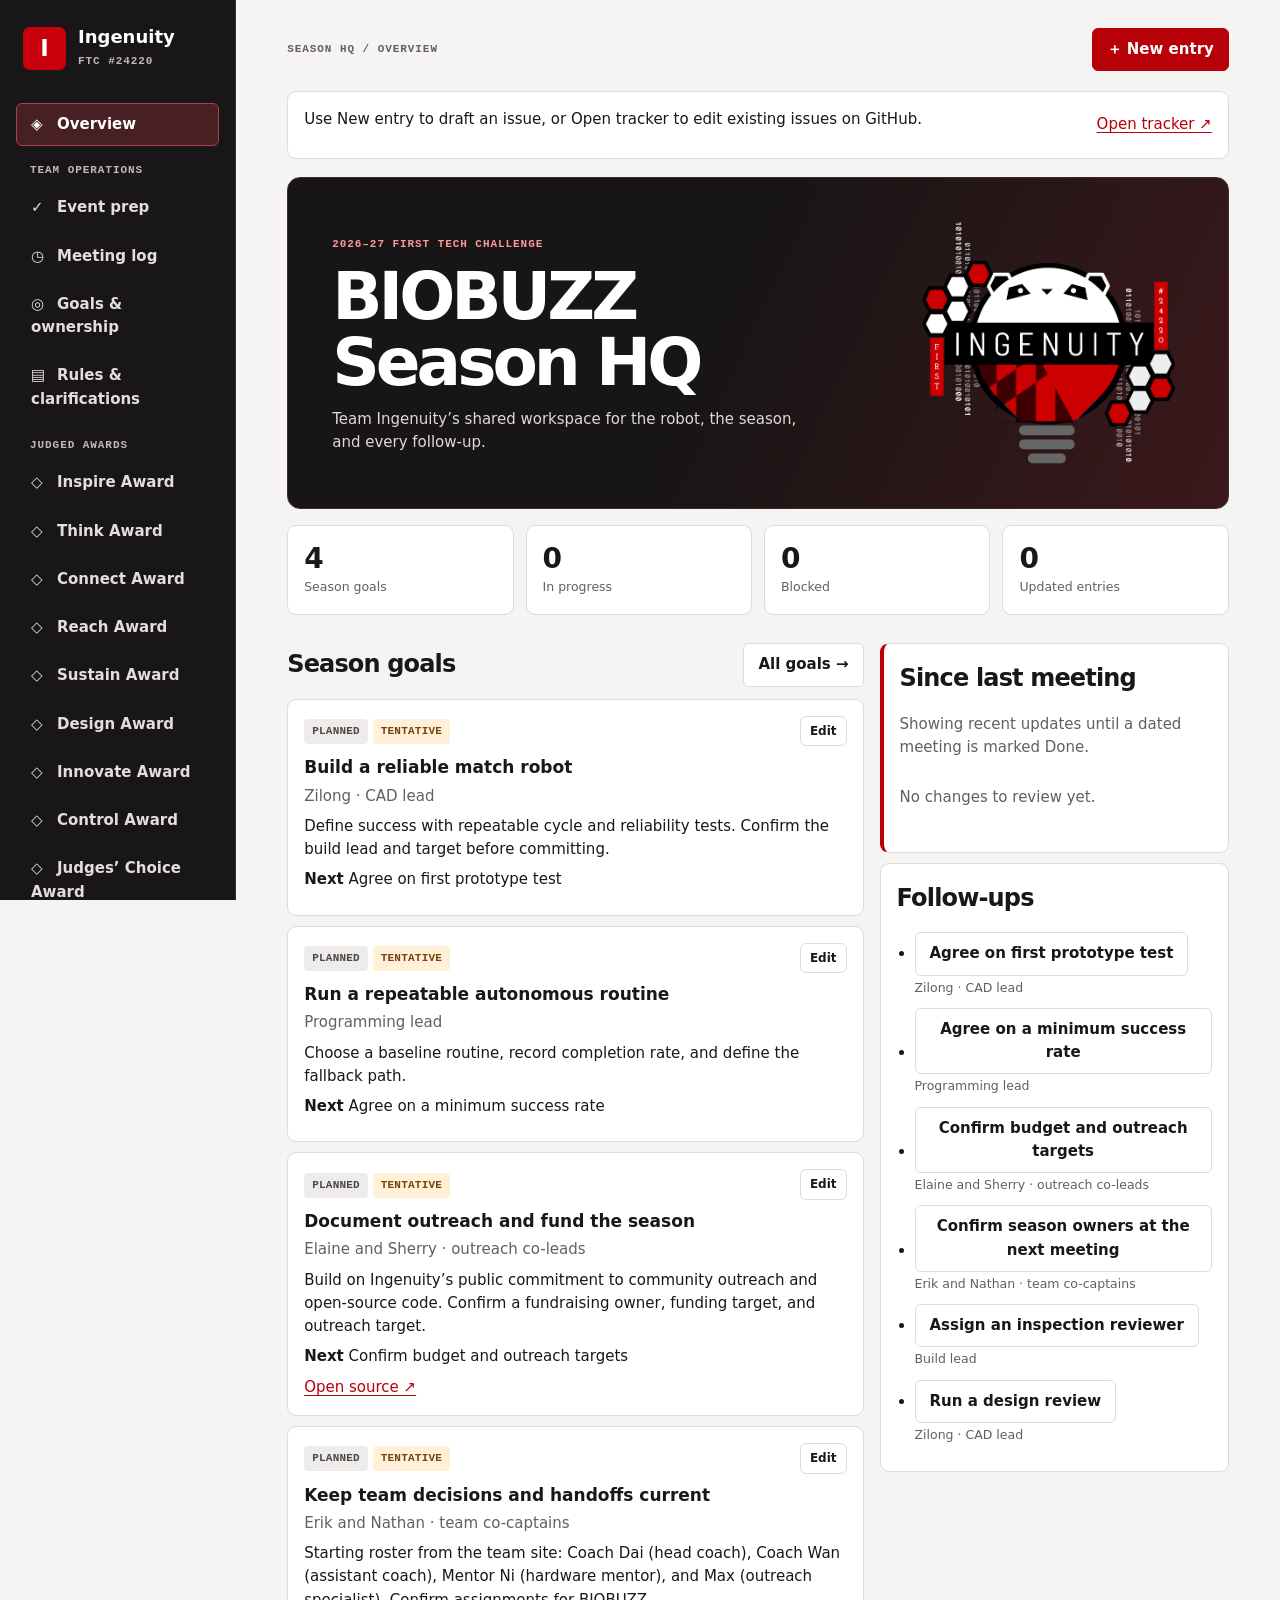
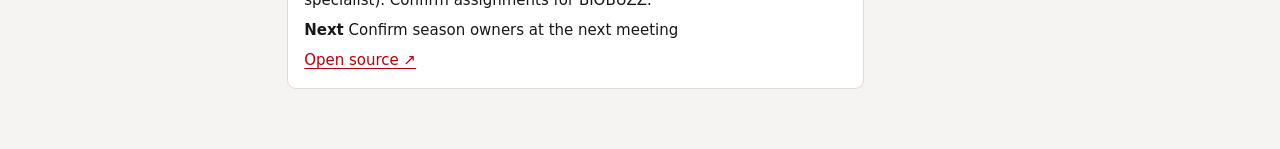
==== season-hq/index.html @ 21b9901b "Remove manual refresh button from Season HQ" ====
<!doctype html>
<html lang="en">
<meta charset="utf-8"><meta name="viewport" content="width=device-width,initial-scale=1">
<meta http-equiv="Content-Security-Policy" content="default-src 'none'; script-src 'self' 'sha256-H6GfiTO7sd+wAkkSrplfQHNMlIMY634XMR5p9fGrtk0='; style-src 'unsafe-inline'; img-src data:; connect-src https://api.github.com; base-uri 'none'; form-action 'none'">
<title>Season HQ · Team Ingenuity</title>
<style>
:root {
  color-scheme: light;
  --bg: #f5f4f3;
  --panel: #fff;
  --edge: #dedbd8;
  --ink: #191717;
  --muted: #665e5c;
  --red: #b80009;
  --tint: #fcebec;
}
* { box-sizing: border-box; }
body { margin: 0; background: var(--bg); color: var(--ink); font: 15px/1.55 system-ui, sans-serif; }
button, input, select, textarea { font: inherit; }
button, a, input, textarea, select { outline-offset: 4px; }
:focus-visible { outline: 3px solid #ce4147; }
button {
  cursor: pointer; color: inherit; background: var(--panel); border: 1px solid var(--edge);
  padding: 9px 14px; border-radius: 6px; font-weight: 650;
}
button:hover { border-color: var(--red); }
a { color: var(--red); text-underline-offset: 3px; }
.shell { display: grid; grid-template-columns: 236px minmax(0,1fr); min-height: 100vh; }
aside {
  background: #181616; color: white; padding: 26px 16px; position: sticky;
  top: 0; height: 100vh; overflow-y: auto; border-right: 1px solid #352d2d;
}
.brand { display: flex; align-items: center; gap: 12px; margin: 0 7px 32px; }
.brand strong { display: block; line-height: 1.2; font-size: 18px; }
.mark {
  display: grid; place-items: center; width: 43px; height: 43px; border-radius: 7px;
  background: #c7000b; color: white; font: 850 23px/1 system-ui, sans-serif;
}
.mono, .label, .badge {
  font: 750 11px/1.4 ui-monospace, monospace; letter-spacing: .085em; text-transform: uppercase;
}
.muted, .mono { color: var(--muted); }
aside .mono { color: #c4b9b9; }
nav { display: grid; gap: 5px; }
nav button { text-align: left; background: none; border-color: transparent; color: #e5dddd; }
nav button[aria-current=page] { color: white; background: #482023; border-color: #a74347; }
nav span { display: inline-block; width: 26px; }
.sidefoot { margin: 22px 7px 0; }
main { width: 100%; max-width: 1320px; margin-inline: auto; padding: 28px clamp(18px,4vw,52px) 60px; }
.top, .row, .tools, .heading { display: flex; align-items: center; justify-content: space-between; gap: 12px; flex-wrap: wrap; }
.top { margin-bottom: 20px; }
.primary { background: var(--red); color: white; border-color: var(--red); }
.primary:hover { background: #960007; }
.hero {
  border: 1px solid #3d2b2b; border-radius: 13px; overflow: hidden; position: relative;
  padding: clamp(22px,4vw,44px); color: white;
  background: linear-gradient(115deg,#171515 44%,#3c181b 100%);
}
.hero-home { display: grid; grid-template-columns: minmax(0,1fr) minmax(125px,270px); align-items: center; gap: 22px; }
.hero-copy { max-width: 570px; }
.hero-logo { display: block; width: 100%; max-height: 242px; object-fit: contain; }
.hero p { margin: 12px 0 0; color: #e1d8d8; max-width: 52ch; }
.label { color: #ff969a; }
h1 { font-size: clamp(34px,5.3vw,66px); letter-spacing: -.06em; line-height: 1; margin: 10px 0; }
h2 { letter-spacing: -.035em; margin: 0; font-size: 24px; }
h3 { margin: 8px 0 4px; font-size: 17px; }
.stats { display: grid; grid-template-columns: repeat(4,1fr); gap: 12px; margin: 16px 0 28px; }
.tile, .card, .panel { background: var(--panel); border: 1px solid var(--edge); border-radius: 9px; padding: 16px; }
.tile strong { display: block; font-size: 28px; line-height: 1.2; }
.tile small { color: var(--muted); }
.cols { display: grid; grid-template-columns: minmax(0,1.65fr) minmax(250px,1fr); gap: 16px; }
.heading { margin-bottom: 12px; }
.list { display: grid; gap: 10px; }
.card p { margin: 7px 0; white-space: pre-wrap; overflow-wrap: anywhere; }
.card button { font-size: 12px; padding: 5px 9px; }
.badge { display: inline-block; border-radius: 4px; padding: 5px 8px; background: #eeecea; color: #4f4643; letter-spacing: .02em; }
.badge.tentative { color: #734412; background: #fff0d7; }
.badge.done { color: #245b3f; background: #e2f1e8; }
.badge.blocked { color: #9c1018; background: var(--tint); }
.panel ul { padding-left: 18px; margin-bottom: 0; }
.panel li { margin-bottom: 9px; }
.toolbar { display: flex; gap: 10px; flex-wrap: wrap; margin: 18px 0; }
.toolbar input { flex: 1; min-width: 175px; }
input, select, textarea { color: var(--ink); background: var(--panel); border: 1px solid #bdb5b2; border-radius: 6px; padding: 9px 11px; max-width: 100%; }
textarea { min-height: 150px; resize: vertical; }
dialog { width: min(650px,calc(100% - 24px)); max-height: 90vh; background: var(--panel); color: var(--ink); border: 1px solid var(--edge); border-radius: 12px; padding: 22px; }
dialog::backdrop { background: #171515a8; }
form, label { display: grid; gap: 10px; }
label { gap: 5px; }
label.check { display: flex; align-items: center; }
#award-fields { margin: 0; padding: 8px 12px; border: 1px solid var(--edge); border-radius: 6px; }
#award-options { display: flex; flex-wrap: wrap; gap: 6px 14px; }
#award-options input { accent-color: var(--red); }
.award-badge { background: var(--tint); color: #8d1520; }
nav .nav-heading { padding: 12px 14px 3px; }
@media (max-width: 800px) { nav .nav-heading { display: none; } }
form .pair { display: grid; grid-template-columns: minmax(0,1fr) minmax(0,1fr); gap: 10px; }
#notice, #form-error { color: #8d1520; margin: 0 0 10px; }
#notice:empty, #form-error:empty { display: none; }
.connection { margin-bottom: 18px; }
.connection p { margin: 0 0 10px; }
.connection[hidden] { display: none; }
.fresh { border-left: 4px solid var(--red); }
.empty { color: var(--muted); padding: 12px 0; }
.checkline { display: flex; align-items: center; gap: 6px; }
.checkline input { accent-color: var(--red); }
@media (max-width: 800px) {
  .shell { display: block; }
  aside { position: static; height: auto; padding: 12px; border-right: 0; }
  .brand { margin: 0 0 8px; }
  nav { display: flex; overflow: auto; }
  nav button { white-space: nowrap; }
  nav span, .sidefoot { display: none; }
  .cols { grid-template-columns: 1fr; }
}
@media (max-width: 500px) {
  .stats { grid-template-columns: 1fr 1fr; }
  .hero-home { grid-template-columns: minmax(0,1fr); }
  .hero-logo { max-height: 145px; width: auto; max-width: 100%; justify-self: start; }
}
.sidebar-connection {
  display: block; margin: 18px 7px 0; padding: 5px 7px;
  background: transparent; color: #c4b9b9; border-color: transparent; font-size: 12px;
}
.sidebar-connection:hover { color: white; border-color: #a74347; }
@media (max-width: 800px) { .sidebar-connection { margin: 7px 0 0; } }
</style>
<div class="shell">
<aside>
<div class="brand"><div class="mark" aria-hidden="true">I</div><div><strong>Ingenuity</strong><small class="mono">FTC #24220</small></div></div>
<nav aria-label="Season sections" id="nav"></nav>
<button class="sidebar-connection" id="session-action" type="button">Connect GitHub (token)</button>
<div class="sidefoot mono">2026–27 / BIOBUZZ<br>TEAM WORKSPACE</div>
</aside>
<main>
<div class="top"><div class="mono">Season HQ <span aria-hidden="true">/</span> <span id="crumb">Overview</span></div><div class="tools"><button class="primary" id="add">＋ New entry</button></div></div>
<p id="notice" role="status"></p>
<section class="panel connection" aria-label="Private GitHub tracker">
  <div class="row"><p id="session-status" role="status">Use New entry to draft an issue, or Open tracker to edit existing issues on GitHub.</p><div class="tools">
    <a href="https://github.com/jhwangt/ingenuity-season-data/issues">Open tracker ↗</a>
  </div></div>
</section>
<div id="view"></div>
</main></div>
<dialog id="session-dialog" aria-labelledby="session-title">
  <form id="session-form">
    <div class="row"><h2 id="session-title">Connect to private issues</h2><button type="button" id="close-session" aria-label="Close GitHub connection form">×</button></div>
    <p class="muted">Use your own fine-grained GitHub token for ingenuity-season-data with Issues read and write. By default, it stays in memory until you reload. On a trusted device, you can remember it in this tab to load GitHub issues automatically.</p>
    <label>GitHub token<input name="token" type="password" autocomplete="off" spellcheck="false" required></label>
    <label class="check"><input name="remember" type="checkbox"> Remember in this tab</label>
    <p id="connect-error" role="alert"></p>
    <button class="primary" type="submit">Connect GitHub</button>
  </form>
</dialog>
<dialog id="editor" aria-labelledby="editor-title"><form id="form">
<div class="row"><h2 id="editor-title">New entry</h2><button type="button" id="close" aria-label="Close editor">✕</button></div>
<div class="pair"><label>Section<select name="category" id="category"></select></label><label>Status<select name="status" id="status"></select></label></div>
<fieldset id="award-fields"><legend>Award tags</legend><div id="award-options"></div></fieldset>
<label>Title<input name="title" required maxlength="140"></label>
<div class="pair"><label>Owner or role<input name="owner" maxlength="100" placeholder="Unassigned"></label><label>Due date / meeting date<input name="due" type="date"></label></div>
<label id="notes-label">Notes<textarea name="notes" maxlength="8000"></textarea></label>
<label>Next action<input name="next" maxlength="500"></label>
<label>Source, evidence or issue link<input name="source" type="url" maxlength="500" placeholder="https://…"></label>
<label>Updated by<input name="by" maxlength="100" placeholder="Name or initials"></label>
<label class="check"><input name="tentative" type="checkbox"> Tentative · confirm with the team</label>
<p id="draft-help" class="muted" hidden>Review your draft in the new GitHub window, then click Create to save it. Draft fields are passed in the link. Enter confidential details directly in GitHub.</p>
<p id="form-error" role="alert"></p><div class="row"><button type="button" id="cancel">Cancel</button><button class="primary" type="submit" id="save">Save entry</button></div>
</form></dialog>
<script src="github-records.js?v=3"></script>
<script>
const awardNames = ['Inspire','Think','Connect','Reach','Sustain','Design','Innovate','Control','Judges’ Choice'];
const sections = ['Overview','Events','Meetings','Goals','Rules',...awardNames];
const recordCategories = ['Awards','Goals','Rules','Events','Meetings'];
const awardGuide = {
  Inspire: 'Bring together the strongest robot, team, and portfolio evidence. Track gaps across the award areas.',
  Think: 'Capture engineering decisions, iterations, and the evidence that explains what the team learned.',
  Connect: 'Track student skill-development goals and relationships with STEM professionals.',
  Reach: 'Record outreach activities, who participated, and what impact the work had.',
  Sustain: 'Track fundraising, financial planning, role transitions, and team continuity.',
  Design: 'Collect CAD, subsystem integration, and the trade-offs behind robot design choices.',
  Innovate: 'Document novel mechanisms, prototypes, test results, and what makes the solution distinctive.',
  Control: 'Track autonomous routines, sensors, software, and Pedro Pathing tuning evidence.',
  'Judges’ Choice': 'Capture distinctive team efforts. FIRST lists this award as optional.'
};
const awardManual = 'https://ftc-resources.firstinspires.org/ftc/archive/2027/game/manual-06';
const legacySections = {Robot:'Design',Autonomous:'Control',Outreach:'Reach'};
function awardsFor(record) {
  if (Array.isArray(record.awards)) return record.awards;
  if (record.category === 'Autonomous') return ['Control'];
  if (record.category === 'Robot') return record.id === 'starter-7' ? ['Design','Innovate'] : ['Design'];
  if (record.category === 'Outreach') return /fundrais|sponsor|budget/i.test(record.title) ? ['Sustain'] : ['Reach'];
  return [];
}
const statusList = ['Planned','In progress','Blocked','Done'];
const names = {Awards:'Award evidence',Overview:'Overview',Goals:'Goals & ownership',Rules:'Rules & clarifications',Robot:'Robot build',Autonomous:'Autonomous lab',Outreach:'Outreach & fundraising',Events:'Event prep',Meetings:'Meeting log'};
for (const award of awardNames) names[award] = award + ' Award';
const descriptions = {Goals:'Set season outcomes, assign leads, and confirm what success looks like.',Rules:'Search rule IDs, topics, sources, and team interpretations. Check FIRST for the latest official ruling.',Robot:'Track CAD, prototypes, fabrication, and tests. Add evidence and the next build decision.',Autonomous:'Record tuning experiments and Pedro Pathing issues, including what changed and what the robot did.',Outreach:'Track outreach activities, sponsor conversations, and fundraising follow-ups.',Events:'Check off inspection, pit, judging, and drive-team tasks. Add an event name to task titles when reusing the checklist.',Meetings:'Record decisions, mark completed meetings, and assign follow-ups as entries with owners and due dates.'};
const manual = 'https://ftc-resources.firstinspires.org/ftc/game';
const seeds = [
['Goals','Build a reliable match robot','Zilong · CAD lead','Define success with repeatable cycle and reliability tests. Confirm the build lead and target before committing.','Agree on first prototype test'],
['Goals','Run a repeatable autonomous routine','Programming lead','Choose a baseline routine, record completion rate, and define the fallback path.','Agree on a minimum success rate'],
['Goals','Document outreach and fund the season','Elaine and Sherry · outreach co-leads','Build on Ingenuity’s public commitment to community outreach and open-source code. Confirm a fundraising owner, funding target, and outreach target.','Confirm budget and outreach targets','https://ingenuity.team/'],
['Goals','Keep team decisions and handoffs current','Erik and Nathan · team co-captains','Starting roster from the team site: Coach Dai (head coach), Coach Wan (assistant coach), Mentor Ni (hardware mentor), and Max (outreach specialist). Confirm assignments for BIOBUZZ.','Confirm season owners at the next meeting','https://ingenuity.team/'],
['Rules','BIOBUZZ competition manual and Team Updates','','Official FIRST resource index for the current manual, revisions, and game materials. Record a rule ID and revision when saving a team interpretation.','',manual,false],
['Rules','Official FTC Team Q&A','','Use the official forum to check clarifications. Add the question ID and a link when a ruling affects the robot or strategy.','','https://ftc-qa.firstinspires.org/',false],
['Rules','Review robot inspection and starting configuration','Build lead','Open review. Record the relevant rule ID, manual revision, and the implication for CAD.','Assign an inspection reviewer',manual],
['Robot','Select a mechanism to prototype','Zilong · CAD lead','Capture the design goal, CAD link, tradeoffs, build stage, and prototype test criteria.','Run a design review'],
['Robot','Review drivetrain and wiring layout','Electrical lead','Check service access, routing, strain relief, and component mounting.','Add annotated CAD or a wiring photo'],
['Autonomous','Pedro Pathing · localization baseline','Programming lead','Investigation template. Record library version, localizer, test conditions, commanded motion, measured pose error, and repeat count.','Run straight, lateral, and turn checks','https://pedropathing.com/docs/pathing/tuning'],
['Autonomous','Pedro Pathing · path completion issue log','Programming lead','Possible checks for a future issue: initial pose, endpoint error, timeout, and follower state. Record symptoms, reproduction steps, expected behavior, and actual telemetry.','Capture a repeatable test before changing gains','https://pedropathing.com/docs/pathing/faq'],
['Outreach','Plan a community demo','Elaine and Sherry · outreach co-leads','Confirm partner, date, audience, materials, volunteer coverage, and impact metrics.','Identify a host'],
['Outreach','Build a sponsor follow-up list','Fundraising lead','Record sponsor, ask, pledged and received amounts, and the next contact date in separate entries.','Draft a sponsor packet'],
['Events','Confirm registration, travel and arrival','Coach / logistics lead','Confirm venue, schedule, roster, transport, and consent forms with the event organizer.',''],
['Events','Run mock inspection','Build lead','Check the current official inspection materials and resolve open issues.','',manual],
['Events','Pack pit kit and spares','Pit lead','Charge batteries. Pack chargers, tools, fasteners, laptop, cables, and backups.',''],
['Events','Rehearse judging and drive-team roles','Drive coach','Practice portfolio handoff, pit interview, match setup, and fallback auto selection.','']
].map(([category,title,owner,notes,next,source='',tentative=true], i)=>({id:'starter-'+i,category,title,owner,notes,next,source,tentative,status:'Planned',due:'',by:'',revision:0}));
const $ = selector => document.querySelector(selector);
const esc = value => String(value ?? '').replace(/[&<>"']/g,char=>({'&':'&amp;','<':'&lt;','>':'&gt;','"':'&quot;',"'":'&#39;'}[char]));
const editor = $('#editor'), form = $('#form');
const template = 'Attendance\n\nUpdates since last meeting\n\nDecisions\n\nBlockers\n\nFollow-ups (owner and due date)\n\nNext meeting';
let records = seeds, section = 'Overview', query='', filter='', editing, online=false, saving=false;
const symbols = {Overview:'◈',Goals:'◎',Rules:'▤',Events:'✓',Meetings:'◷'};
$('#nav').innerHTML = sections.map(s =>
  (s==='Inspire'?'<div class="nav-heading mono">Judged awards</div>':s==='Events'?'<div class="nav-heading mono">Team operations</div>':'')+
  '<button data-section="'+s+'"><span aria-hidden="true">'+(symbols[s]||'◇')+'</span>'+names[s]+'</button>'
).join('');
$('#category').innerHTML = recordCategories.map(s=>'<option value="'+s+'">'+(names[s]||s)+'</option>').join('');
$('#award-options').innerHTML = awardNames.map(award=>'<label class="check"><input name="awards" type="checkbox" value="'+award+'"> '+award+'</label>').join('');
$('#status').innerHTML = statusList.map(s=>'<option>'+s+'</option>').join('');
function date(value){ return value ? new Date(value.length===10?value+'T12:00:00':value).toLocaleDateString(undefined,{month:'short',day:'numeric',year:'numeric'}) : ''; }
function card(r){
  const source = /^https?:\/\//i.test(r.source) ? '<a target="_blank" rel="noopener noreferrer" href="'+esc(r.source)+'">Open source ↗</a>' : '';
  const check = r.category==='Events' ? '<label class="checkline"><input type="checkbox" data-check="'+r.id+'" '+(r.status==='Done'?'checked':'')+' aria-label="Complete '+esc(r.title)+'"> Complete</label>' : '';
  return '<article class="card"><div class="row"><div><span class="badge '+(r.status==='Done'?'done':r.status==='Blocked'?'blocked':'')+'">'+esc(r.status)+'</span> '+(r.tentative?'<span class="badge tentative">Tentative</span>':'')+awardsFor(r).map(award=>' <span class="badge award-badge">'+esc(award)+'</span>').join('')+'</div><button data-edit="'+r.id+'" aria-label="Edit '+esc(r.title)+'">Edit</button></div><h3>'+esc(r.title)+'</h3><div class="muted">'+esc(r.owner||'Unassigned')+(r.due?' · '+(r.category==='Meetings'?'Met ':'Due ')+esc(date(r.due)):'')+'</div><p>'+esc(r.notes)+'</p>'+(r.next?'<p><strong>Next</strong> '+esc(r.next)+'</p>':'')+'<div class="row">'+source+check+(r.issueNumber?'<a href="https://github.com/jhwangt/ingenuity-season-data/issues/'+r.issueNumber+'">GitHub #'+r.issueNumber+' ↗</a>':'')+(r.updated?'<small class="muted">Updated '+esc(date(r.updated))+(r.by?' · '+esc(r.by):'')+'</small>':'')+'</div></article>';
}
function list(items){return items.length?items.map(card).join(''):'<p class="empty">No entries match this view.</p>';}
function overview(){
  const goals = records.filter(r=>r.category==='Goals');
  const recent = records.filter(r=>r.updated).sort((a,b)=>b.updated.localeCompare(a.updated));
  const meetings = records.filter(r=>r.category==='Meetings' && r.status==='Done' && r.due).sort((a,b)=>b.due.localeCompare(a.due));
  const last = meetings[0];
  const after = recent.filter(r=>r.category!=='Meetings' && (!last || r.updated.slice(0,10)>=last.due));
  const tasks = records.filter(r=>r.next && r.status!=='Done').sort((a,b)=>(a.due||'9999').localeCompare(b.due||'9999'));
  const tile = (number,label)=>'<div class="tile"><strong>'+number+'</strong><small>'+label+'</small></div>';
  return '<section class="hero hero-home"><div class="hero-copy"><span class="label">2026–27 FIRST Tech Challenge</span><h1>BIOBUZZ<br>Season HQ</h1><p>Team Ingenuity’s shared workspace for the robot, the season, and every follow-up.</p></div><img class="hero-logo" src="[data-uri]" width="577" height="552" alt="Team Ingenuity logo"></section><div class="stats">'+tile(goals.length,'Season goals')+tile(records.filter(r=>r.status==='In progress').length,'In progress')+tile(records.filter(r=>r.status==='Blocked').length,'Blocked')+tile(after.length,last?'Updated since meeting':'Updated entries')+'</div><div class="cols"><section><div class="heading"><h2>Season goals</h2><button data-section="Goals">All goals →</button></div><div class="list">'+list(goals.slice(0,4))+'</div></section><section class="list" style="align-content:start"><div class="panel fresh"><h2>Since last meeting</h2><p class="muted">'+(last?'Showing updates from '+esc(date(last.due))+' onward.':'Showing recent updates until a dated meeting is marked Done.')+'</p>'+(after.length?'<ul>'+after.slice(0,8).map(r=>'<li><button data-edit="'+r.id+'">'+esc(r.title)+'</button><br><small class="muted">'+esc(r.status)+' · '+esc(date(r.updated))+'</small></li>').join('')+'</ul>':'<p class="empty">No changes to review yet.</p>')+'</div><div class="panel"><h2>Follow-ups</h2><ul>'+tasks.slice(0,6).map(r=>'<li><button data-edit="'+r.id+'">'+esc(r.next)+'</button><br><small class="muted">'+esc(r.owner||'Unassigned')+(r.due?' · '+esc(date(r.due)):'')+'</small></li>').join('')+'</ul></div></section></div>';
}
function filtered(){
  const terms=query.toLowerCase().trim().split(/\s+/);
  const matches=records.filter(r=>(awardNames.includes(section) ? awardsFor(r).includes(section) : r.category===section) && (!filter||r.status===filter) && terms.every(term=>[r.title,r.notes,r.owner,r.source,r.next].join(' ').toLowerCase().includes(term)));
  if(section==='Meetings') matches.sort((a,b)=>(b.due||'').localeCompare(a.due||''));
  $('#items').innerHTML=list(matches);
}
function render(){
  $('#crumb').textContent=names[section];
  $('#nav').querySelectorAll('button').forEach(b=>b.dataset.section===section?b.setAttribute('aria-current','page'):b.removeAttribute('aria-current'));
  if(section==='Overview'){$('#view').innerHTML=overview();return;}
  $('#view').innerHTML='<section class="hero"><div><span class="label">Team Ingenuity / Season HQ</span><h1>'+names[section]+'</h1><p>'+(awardGuide[section]||descriptions[section])+'</p>'+(awardGuide[section]?'<p><a style="color:#ffb8bb" href="'+awardManual+'" target="_blank" rel="noopener">FIRST award criteria ↗</a></p>':'')+'</div></section><div class="toolbar"><input id="query" type="search" aria-label="Search this section" placeholder="'+(section==='Rules'?'Search rule ID, topic, or clarification…':'Search this section…')+'"><select id="filter" aria-label="Filter by status"><option value="">All statuses</option>'+statusList.map(s=>'<option>'+s+'</option>').join('')+'</select>'+(section==='Meetings'?'<button id="template">＋ Use meeting template</button>':'')+'</div><div class="list" id="items"></div>';
  $('#query').value=query; $('#filter').value=filter;
  $('#query').oninput=e=>{query=e.target.value;filtered();};
  $('#filter').onchange=e=>{filter=e.target.value;filtered();};
  if($('#template')) $('#template').onclick=()=>openEditor(null,'Meetings',true);
  filtered();
}
function navigate(target){
  target=legacySections[target]||target;
  section=sections.includes(target)?target:'Overview'; query=''; filter=''; render();
}
function openEditor(record, category, useTemplate=false){
  if (!token && record?.issueNumber) {
    window.location.assign('https://github.com/jhwangt/ingenuity-season-data/issues/'+record.issueNumber);
    return;
  }
  editing=record;
  $('#draft-help').hidden=Boolean(token);
  $('#save').textContent=token?'Save entry':'Continue to GitHub ↗';
  form.reset();
  const selectedAward=awardNames.includes(category)?category:null;
  form.elements.category.value=(record && (legacySections[record.category]?'Awards':record.category))||(selectedAward?'Awards':category);
  const selectedTags=record?awardsFor(record):selectedAward?[selectedAward]:[];
  for (const checkbox of form.querySelectorAll('[name="awards"]')) checkbox.checked=selectedTags.includes(checkbox.value);
  form.elements.status.value=record?.status||'Planned';
  for(const key of ['title','owner','due','notes','next','source','by']) form.elements[key].value=record?.[key]||'';
  form.elements.tentative.checked=record?.tentative??false;
  if(useTemplate){form.elements.title.value='Team meeting';form.elements.notes.value=template; const now=new Date();now.setMinutes(now.getMinutes()-now.getTimezoneOffset());form.elements.due.value=now.toISOString().slice(0,10);}
  $('#editor-title').textContent=record?'Edit entry':'New entry';
  $('#form-error').textContent='';
  editor.showModal();
}
async function refresh(){
  if (refreshing || activeWrites) return;
  refreshing=true;
  try {
    const remote=await loadRecords();
    const map=new Map(seeds.map(r=>[r.id,r]));
    for(const r of remote) map.set(r.id,r);
    records=[...map.values()];online=true;$('#notice').textContent='';render();
  }catch(e){online=false;$('#notice').textContent=e.message;}
  finally{refreshing=false;}
}
async function save(record){
  if(!online) throw Error('Connect GitHub before saving an entry.');
  const data=await saveRecord(record);
  records=[...records.filter(r=>r.id!==data.id&&r.id!==record.id),data];render();
  return data;
}
form.onsubmit=async event=>{
  event.preventDefault(); if(saving)return;
  saving=true; $('#save').disabled=true; $('#form-error').textContent='';
  try{
    const fields=new FormData(form);
    const values=Object.fromEntries(fields);
    values.awards=fields.getAll('awards');
    values.tentative=form.elements.tentative.checked;
    if (values.category==='Awards' && !values.awards.length) throw Error('Select at least one award tag for this entry.');
    if(values.category==='Meetings'&&values.status==='Done'&&!values.due)throw Error('Set the meeting date before marking it Done.');
    const record={...values,id:editing?.id||crypto.randomUUID(),revision:editing?.revision||0};
    if (!token) {
      const draft=makeGitHubDraft(record);
      window.open(draft,'_blank','popup,noopener,noreferrer,width=980,height=820');
      editor.close();
      $('#notice').textContent='Review and create your draft in the GitHub window.';
      const retry=document.createElement('a');
      retry.href=draft;
      retry.target='_blank';
      retry.rel='noopener noreferrer';
      retry.textContent=' Open draft again ↗';
      $('#notice').append(retry);
      return;
    }
    const saved=await save(record);
    editor.close();$('#notice').textContent=saved.closeFailed?'Issue created in GitHub but still open. Edit it to mark it Done.':'Entry saved to the private GitHub tracker.';
  }catch(e){$('#form-error').textContent=e.message;}
  finally{saving=false;$('#save').disabled=false;}
};
$('#add').onclick=()=>openEditor(null,section==='Overview'?'Goals':section);
$('#close').onclick=$('#cancel').onclick=()=>{if(!saving)editor.close();};
editor.addEventListener('cancel',event=>{if(saving)event.preventDefault();});
document.addEventListener('click',event=>{
  const btn=event.target.closest('button');
  if(btn?.dataset.section){location.hash=encodeURIComponent(btn.dataset.section);navigate(btn.dataset.section);}
  if(btn?.dataset.edit){const record=records.find(r=>r.id===btn.dataset.edit);if(record)openEditor(record);}
});
document.addEventListener('change',async event=>{
  const control=event.target;
  if(!control.dataset.check)return;
  if(!token){control.checked=!control.checked;openSession();return;}
  const record=records.find(r=>r.id===control.dataset.check);
  control.disabled=true;
  try{await save({...record,category:'Events',status:control.checked?'Done':'Planned'});$('#notice').textContent='Checklist updated.';}
  catch(e){control.checked=!control.checked;$('#notice').textContent=e.message;}
  finally{control.disabled=false;}
});
function sectionFromHash() {
  try { return decodeURIComponent(location.hash.slice(1)); }
  catch { return 'Overview'; }
}
window.addEventListener('hashchange',()=>navigate(sectionFromHash()));
navigate(sectionFromHash());
initializeGitHubSession();
</script>
</html>
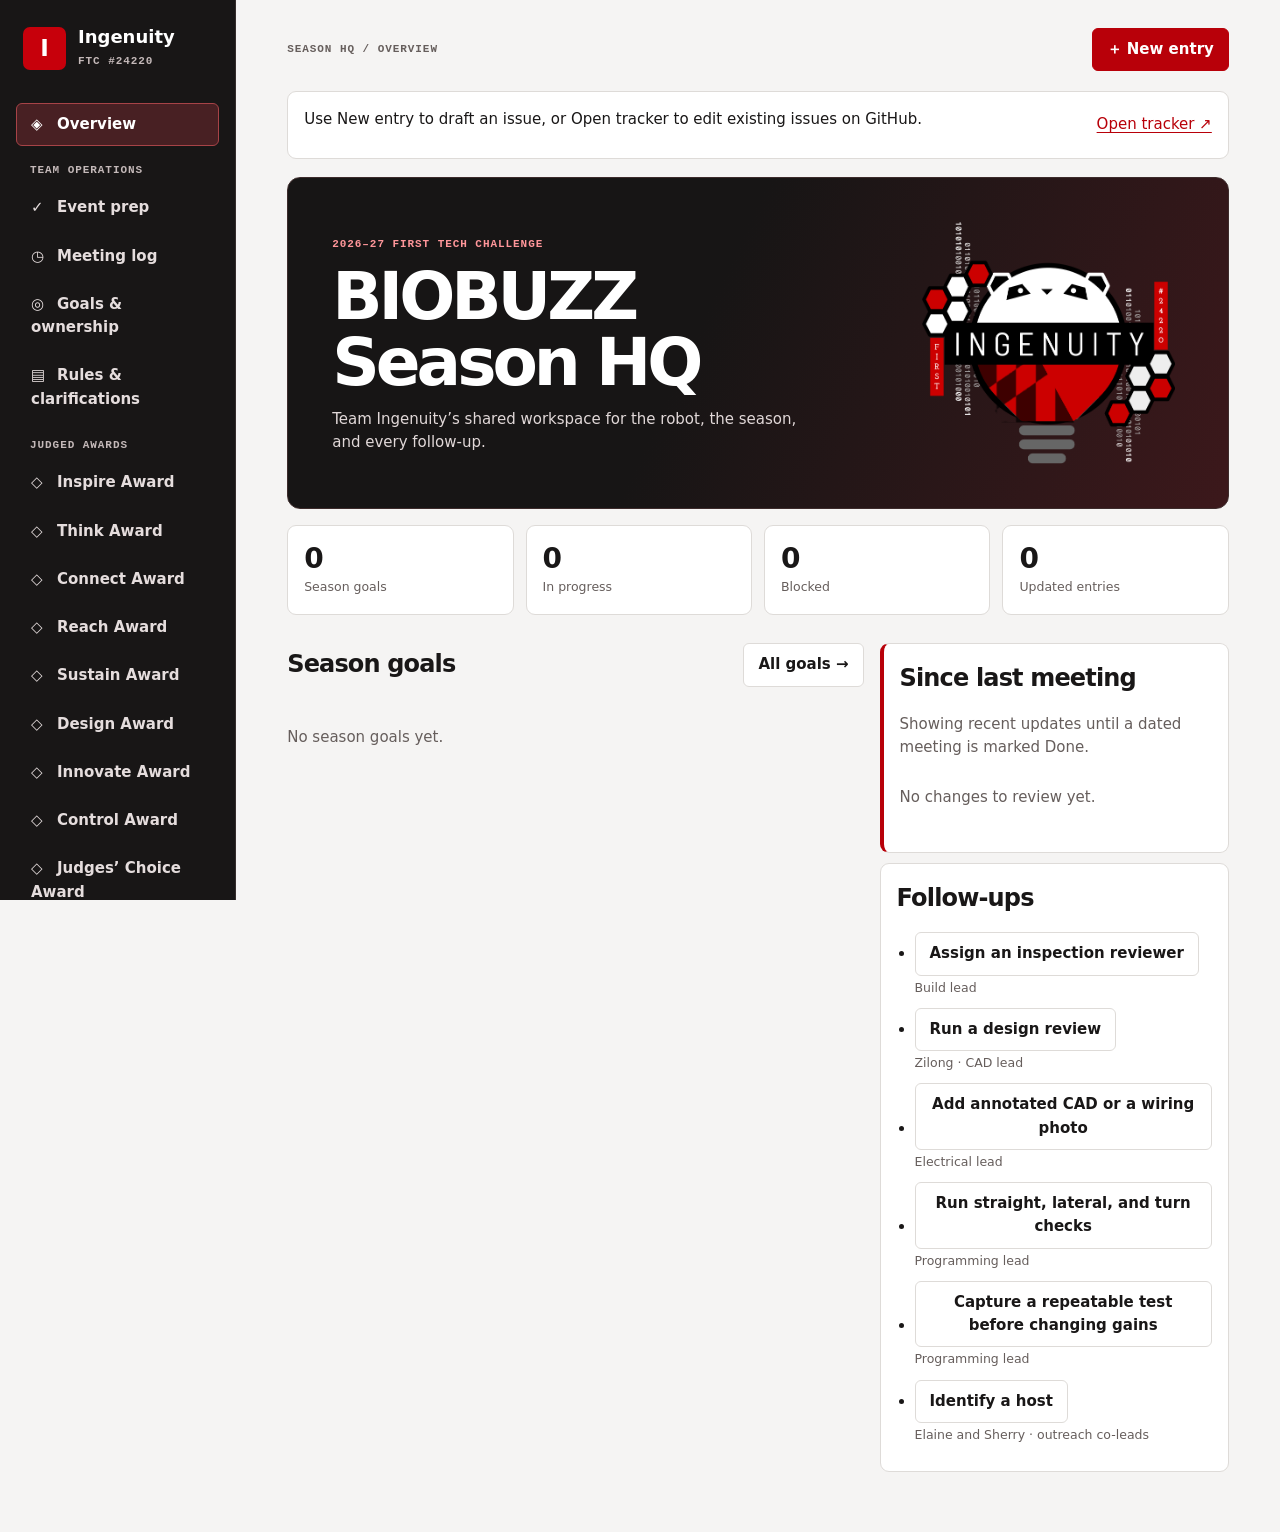
==== commit 43320099: "Remove sample season goals" ====
--- a/season-hq/index.html
+++ b/season-hq/index.html
@@ -1,7 +1,7 @@
 <!doctype html>
 <html lang="en">
 <meta charset="utf-8"><meta name="viewport" content="width=device-width,initial-scale=1">
-<meta http-equiv="Content-Security-Policy" content="default-src 'none'; script-src 'self' 'sha256-H6GfiTO7sd+wAkkSrplfQHNMlIMY634XMR5p9fGrtk0='; style-src 'unsafe-inline'; img-src data:; connect-src https://api.github.com; base-uri 'none'; form-action 'none'">
+<meta http-equiv="Content-Security-Policy" content="default-src 'none'; script-src 'self' 'sha256-cdBTKdAp4rfwL31sZzUD+tb8Mu4N2Lg+RHurIkog6a0='; style-src 'unsafe-inline'; img-src data:; connect-src https://api.github.com; base-uri 'none'; form-action 'none'">
 <title>Season HQ · Team Ingenuity</title>
 <style>
 :root {
@@ -197,10 +197,6 @@
 const descriptions = {Goals:'Set season outcomes, assign leads, and confirm what success looks like.',Rules:'Search rule IDs, topics, sources, and team interpretations. Check FIRST for the latest official ruling.',Robot:'Track CAD, prototypes, fabrication, and tests. Add evidence and the next build decision.',Autonomous:'Record tuning experiments and Pedro Pathing issues, including what changed and what the robot did.',Outreach:'Track outreach activities, sponsor conversations, and fundraising follow-ups.',Events:'Check off inspection, pit, judging, and drive-team tasks. Add an event name to task titles when reusing the checklist.',Meetings:'Record decisions, mark completed meetings, and assign follow-ups as entries with owners and due dates.'};
 const manual = 'https://ftc-resources.firstinspires.org/ftc/game';
 const seeds = [
-['Goals','Build a reliable match robot','Zilong · CAD lead','Define success with repeatable cycle and reliability tests. Confirm the build lead and target before committing.','Agree on first prototype test'],
-['Goals','Run a repeatable autonomous routine','Programming lead','Choose a baseline routine, record completion rate, and define the fallback path.','Agree on a minimum success rate'],
-['Goals','Document outreach and fund the season','Elaine and Sherry · outreach co-leads','Build on Ingenuity’s public commitment to community outreach and open-source code. Confirm a fundraising owner, funding target, and outreach target.','Confirm budget and outreach targets','https://ingenuity.team/'],
-['Goals','Keep team decisions and handoffs current','Erik and Nathan · team co-captains','Starting roster from the team site: Coach Dai (head coach), Coach Wan (assistant coach), Mentor Ni (hardware mentor), and Max (outreach specialist). Confirm assignments for BIOBUZZ.','Confirm season owners at the next meeting','https://ingenuity.team/'],
 ['Rules','BIOBUZZ competition manual and Team Updates','','Official FIRST resource index for the current manual, revisions, and game materials. Record a rule ID and revision when saving a team interpretation.','',manual,false],
 ['Rules','Official FTC Team Q&A','','Use the official forum to check clarifications. Add the question ID and a link when a ruling affects the robot or strategy.','','https://ftc-qa.firstinspires.org/',false],
 ['Rules','Review robot inspection and starting configuration','Build lead','Open review. Record the relevant rule ID, manual revision, and the implication for CAD.','Assign an inspection reviewer',manual],
@@ -214,7 +210,7 @@
 ['Events','Run mock inspection','Build lead','Check the current official inspection materials and resolve open issues.','',manual],
 ['Events','Pack pit kit and spares','Pit lead','Charge batteries. Pack chargers, tools, fasteners, laptop, cables, and backups.',''],
 ['Events','Rehearse judging and drive-team roles','Drive coach','Practice portfolio handoff, pit interview, match setup, and fallback auto selection.','']
-].map(([category,title,owner,notes,next,source='',tentative=true], i)=>({id:'starter-'+i,category,title,owner,notes,next,source,tentative,status:'Planned',due:'',by:'',revision:0}));
+].map(([category,title,owner,notes,next,source='',tentative=true], i)=>({id:'starter-'+(i+4),category,title,owner,notes,next,source,tentative,status:'Planned',due:'',by:'',revision:0}));
 const $ = selector => document.querySelector(selector);
 const esc = value => String(value ?? '').replace(/[&<>"']/g,char=>({'&':'&amp;','<':'&lt;','>':'&gt;','"':'&quot;',"'":'&#39;'}[char]));
 const editor = $('#editor'), form = $('#form');
@@ -243,7 +239,7 @@
   const after = recent.filter(r=>r.category!=='Meetings' && (!last || r.updated.slice(0,10)>=last.due));
   const tasks = records.filter(r=>r.next && r.status!=='Done').sort((a,b)=>(a.due||'9999').localeCompare(b.due||'9999'));
   const tile = (number,label)=>'<div class="tile"><strong>'+number+'</strong><small>'+label+'</small></div>';
-  return '<section class="hero hero-home"><div class="hero-copy"><span class="label">2026–27 FIRST Tech Challenge</span><h1>BIOBUZZ<br>Season HQ</h1><p>Team Ingenuity’s shared workspace for the robot, the season, and every follow-up.</p></div><img class="hero-logo" src="[data-uri]" width="577" height="552" alt="Team Ingenuity logo"></section><div class="stats">'+tile(goals.length,'Season goals')+tile(records.filter(r=>r.status==='In progress').length,'In progress')+tile(records.filter(r=>r.status==='Blocked').length,'Blocked')+tile(after.length,last?'Updated since meeting':'Updated entries')+'</div><div class="cols"><section><div class="heading"><h2>Season goals</h2><button data-section="Goals">All goals →</button></div><div class="list">'+list(goals.slice(0,4))+'</div></section><section class="list" style="align-content:start"><div class="panel fresh"><h2>Since last meeting</h2><p class="muted">'+(last?'Showing updates from '+esc(date(last.due))+' onward.':'Showing recent updates until a dated meeting is marked Done.')+'</p>'+(after.length?'<ul>'+after.slice(0,8).map(r=>'<li><button data-edit="'+r.id+'">'+esc(r.title)+'</button><br><small class="muted">'+esc(r.status)+' · '+esc(date(r.updated))+'</small></li>').join('')+'</ul>':'<p class="empty">No changes to review yet.</p>')+'</div><div class="panel"><h2>Follow-ups</h2><ul>'+tasks.slice(0,6).map(r=>'<li><button data-edit="'+r.id+'">'+esc(r.next)+'</button><br><small class="muted">'+esc(r.owner||'Unassigned')+(r.due?' · '+esc(date(r.due)):'')+'</small></li>').join('')+'</ul></div></section></div>';
+  return '<section class="hero hero-home"><div class="hero-copy"><span class="label">2026–27 FIRST Tech Challenge</span><h1>BIOBUZZ<br>Season HQ</h1><p>Team Ingenuity’s shared workspace for the robot, the season, and every follow-up.</p></div><img class="hero-logo" src="[data-uri]" width="577" height="552" alt="Team Ingenuity logo"></section><div class="stats">'+tile(goals.length,'Season goals')+tile(records.filter(r=>r.status==='In progress').length,'In progress')+tile(records.filter(r=>r.status==='Blocked').length,'Blocked')+tile(after.length,last?'Updated since meeting':'Updated entries')+'</div><div class="cols"><section><div class="heading"><h2>Season goals</h2><button data-section="Goals">All goals →</button></div><div class="list">'+(goals.length?list(goals.slice(0,4)):'<p class="empty">No season goals yet.</p>')+'</div></section><section class="list" style="align-content:start"><div class="panel fresh"><h2>Since last meeting</h2><p class="muted">'+(last?'Showing updates from '+esc(date(last.due))+' onward.':'Showing recent updates until a dated meeting is marked Done.')+'</p>'+(after.length?'<ul>'+after.slice(0,8).map(r=>'<li><button data-edit="'+r.id+'">'+esc(r.title)+'</button><br><small class="muted">'+esc(r.status)+' · '+esc(date(r.updated))+'</small></li>').join('')+'</ul>':'<p class="empty">No changes to review yet.</p>')+'</div><div class="panel"><h2>Follow-ups</h2><ul>'+tasks.slice(0,6).map(r=>'<li><button data-edit="'+r.id+'">'+esc(r.next)+'</button><br><small class="muted">'+esc(r.owner||'Unassigned')+(r.due?' · '+esc(date(r.due)):'')+'</small></li>').join('')+'</ul></div></section></div>';
 }
 function filtered(){
   const terms=query.toLowerCase().trim().split(/\s+/);
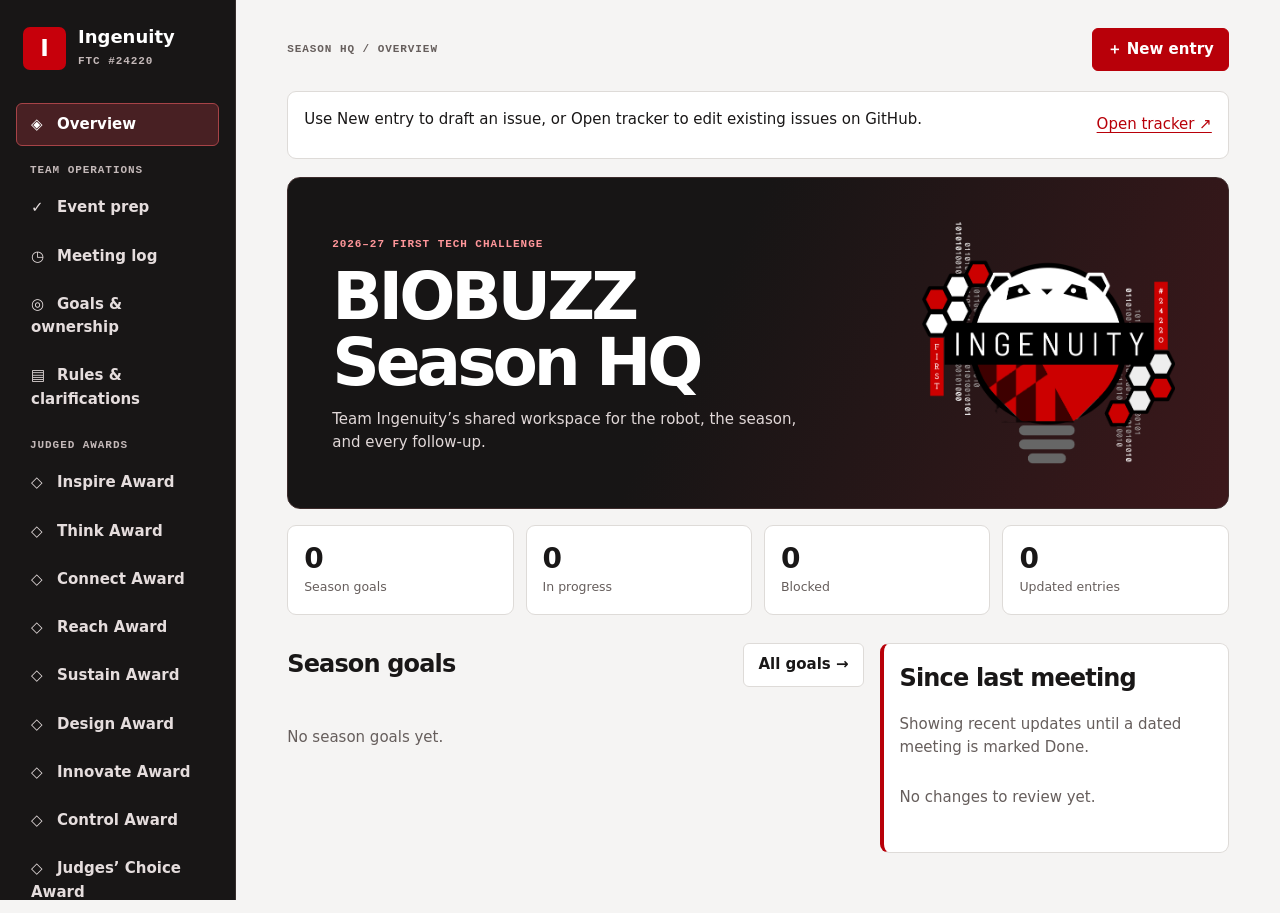
==== commit f7fa085a: "Remove overview follow-ups panel" ====
--- a/season-hq/index.html
+++ b/season-hq/index.html
@@ -1,7 +1,7 @@
 <!doctype html>
 <html lang="en">
 <meta charset="utf-8"><meta name="viewport" content="width=device-width,initial-scale=1">
-<meta http-equiv="Content-Security-Policy" content="default-src 'none'; script-src 'self' 'sha256-cdBTKdAp4rfwL31sZzUD+tb8Mu4N2Lg+RHurIkog6a0='; style-src 'unsafe-inline'; img-src data:; connect-src https://api.github.com; base-uri 'none'; form-action 'none'">
+<meta http-equiv="Content-Security-Policy" content="default-src 'none'; script-src 'self' 'sha256-mh0BZ2YcJb4QFIC03/5N3Wluqg79xFxnBmC7PDM1DCo='; style-src 'unsafe-inline'; img-src data:; connect-src https://api.github.com; base-uri 'none'; form-action 'none'">
 <title>Season HQ · Team Ingenuity</title>
 <style>
 :root {
@@ -237,9 +237,8 @@
   const meetings = records.filter(r=>r.category==='Meetings' && r.status==='Done' && r.due).sort((a,b)=>b.due.localeCompare(a.due));
   const last = meetings[0];
   const after = recent.filter(r=>r.category!=='Meetings' && (!last || r.updated.slice(0,10)>=last.due));
-  const tasks = records.filter(r=>r.next && r.status!=='Done').sort((a,b)=>(a.due||'9999').localeCompare(b.due||'9999'));
   const tile = (number,label)=>'<div class="tile"><strong>'+number+'</strong><small>'+label+'</small></div>';
-  return '<section class="hero hero-home"><div class="hero-copy"><span class="label">2026–27 FIRST Tech Challenge</span><h1>BIOBUZZ<br>Season HQ</h1><p>Team Ingenuity’s shared workspace for the robot, the season, and every follow-up.</p></div><img class="hero-logo" src="[data-uri]" width="577" height="552" alt="Team Ingenuity logo"></section><div class="stats">'+tile(goals.length,'Season goals')+tile(records.filter(r=>r.status==='In progress').length,'In progress')+tile(records.filter(r=>r.status==='Blocked').length,'Blocked')+tile(after.length,last?'Updated since meeting':'Updated entries')+'</div><div class="cols"><section><div class="heading"><h2>Season goals</h2><button data-section="Goals">All goals →</button></div><div class="list">'+(goals.length?list(goals.slice(0,4)):'<p class="empty">No season goals yet.</p>')+'</div></section><section class="list" style="align-content:start"><div class="panel fresh"><h2>Since last meeting</h2><p class="muted">'+(last?'Showing updates from '+esc(date(last.due))+' onward.':'Showing recent updates until a dated meeting is marked Done.')+'</p>'+(after.length?'<ul>'+after.slice(0,8).map(r=>'<li><button data-edit="'+r.id+'">'+esc(r.title)+'</button><br><small class="muted">'+esc(r.status)+' · '+esc(date(r.updated))+'</small></li>').join('')+'</ul>':'<p class="empty">No changes to review yet.</p>')+'</div><div class="panel"><h2>Follow-ups</h2><ul>'+tasks.slice(0,6).map(r=>'<li><button data-edit="'+r.id+'">'+esc(r.next)+'</button><br><small class="muted">'+esc(r.owner||'Unassigned')+(r.due?' · '+esc(date(r.due)):'')+'</small></li>').join('')+'</ul></div></section></div>';
+  return '<section class="hero hero-home"><div class="hero-copy"><span class="label">2026–27 FIRST Tech Challenge</span><h1>BIOBUZZ<br>Season HQ</h1><p>Team Ingenuity’s shared workspace for the robot, the season, and every follow-up.</p></div><img class="hero-logo" src="[data-uri]" width="577" height="552" alt="Team Ingenuity logo"></section><div class="stats">'+tile(goals.length,'Season goals')+tile(records.filter(r=>r.status==='In progress').length,'In progress')+tile(records.filter(r=>r.status==='Blocked').length,'Blocked')+tile(after.length,last?'Updated since meeting':'Updated entries')+'</div><div class="cols"><section><div class="heading"><h2>Season goals</h2><button data-section="Goals">All goals →</button></div><div class="list">'+(goals.length?list(goals.slice(0,4)):'<p class="empty">No season goals yet.</p>')+'</div></section><section class="list" style="align-content:start"><div class="panel fresh"><h2>Since last meeting</h2><p class="muted">'+(last?'Showing updates from '+esc(date(last.due))+' onward.':'Showing recent updates until a dated meeting is marked Done.')+'</p>'+(after.length?'<ul>'+after.slice(0,8).map(r=>'<li><button data-edit="'+r.id+'">'+esc(r.title)+'</button><br><small class="muted">'+esc(r.status)+' · '+esc(date(r.updated))+'</small></li>').join('')+'</ul>':'<p class="empty">No changes to review yet.</p>')+'</div></section></div>';
 }
 function filtered(){
   const terms=query.toLowerCase().trim().split(/\s+/);
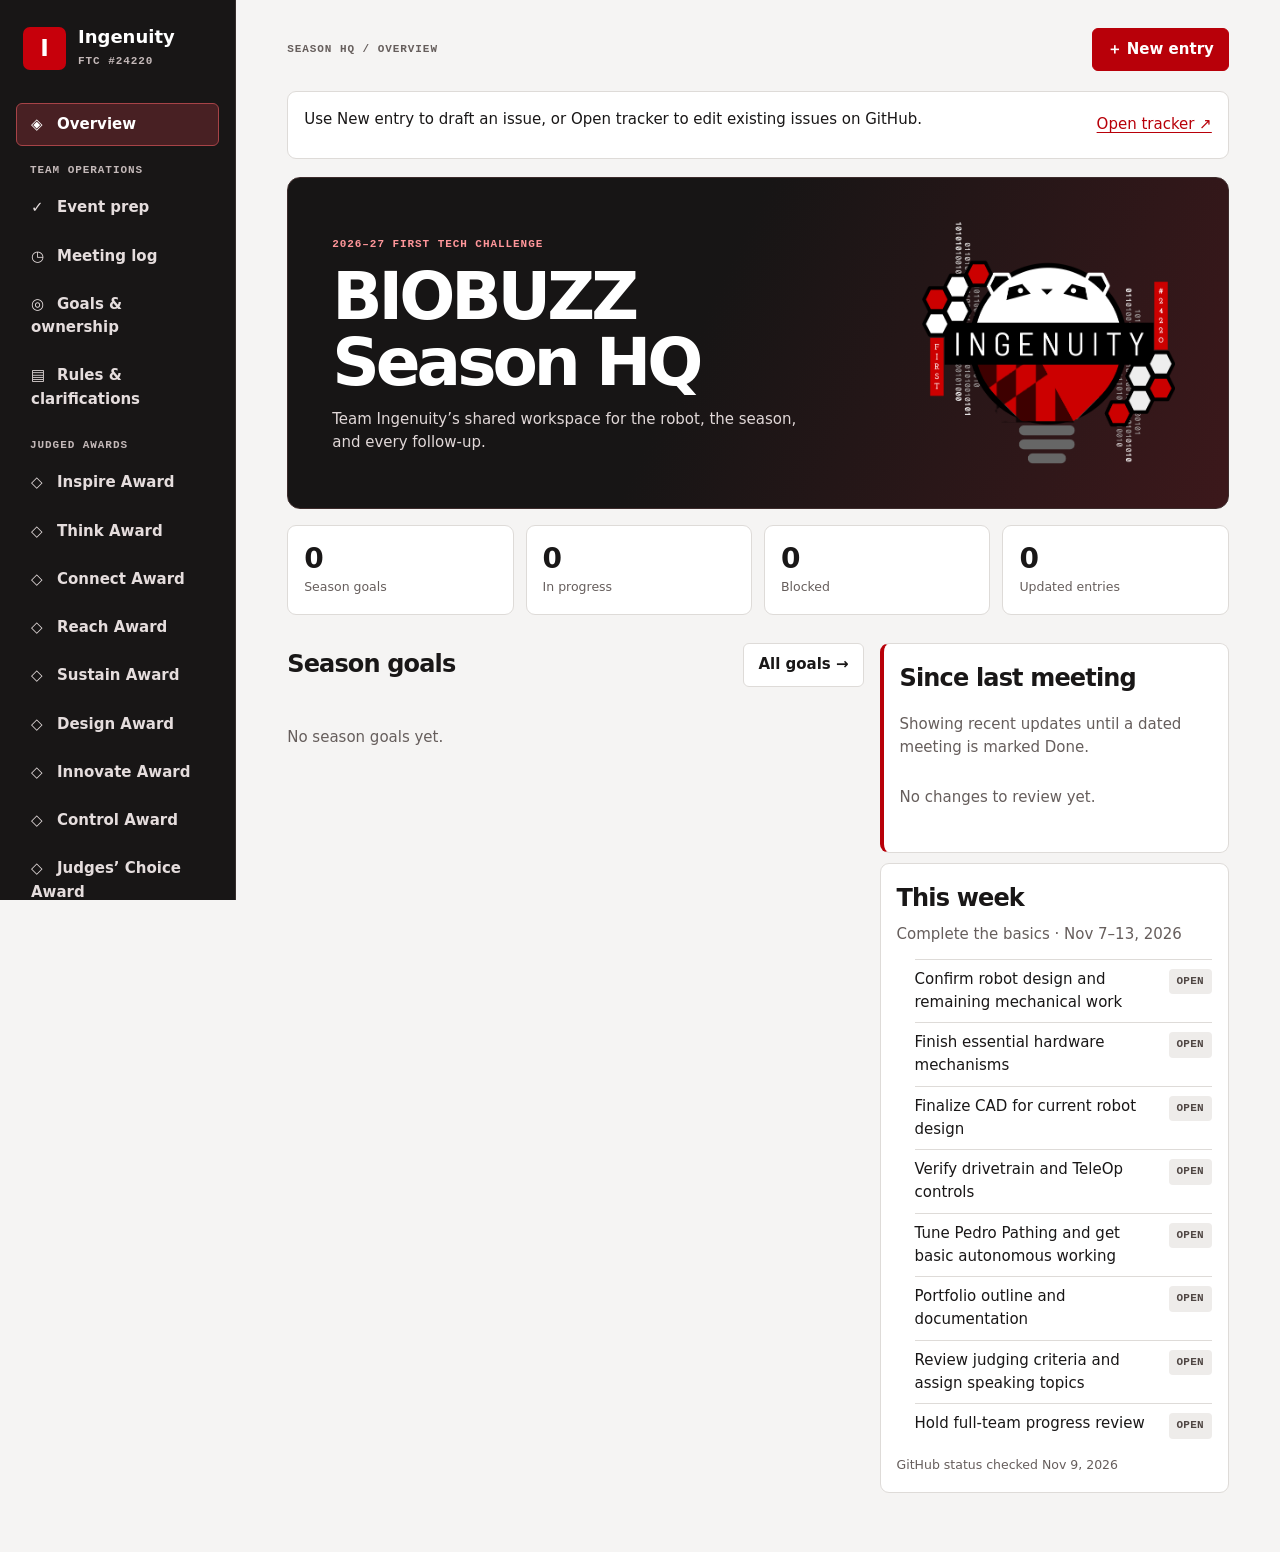
==== commit d951ab0a: "Show a public title-and-status weekly snapshot" ====
--- a/season-hq/index.html
+++ b/season-hq/index.html
@@ -1,7 +1,7 @@
 <!doctype html>
 <html lang="en">
 <meta charset="utf-8"><meta name="viewport" content="width=device-width,initial-scale=1">
-<meta http-equiv="Content-Security-Policy" content="default-src 'none'; script-src 'self' 'sha256-mh0BZ2YcJb4QFIC03/5N3Wluqg79xFxnBmC7PDM1DCo='; style-src 'unsafe-inline'; img-src data:; connect-src https://api.github.com; base-uri 'none'; form-action 'none'">
+<meta http-equiv="Content-Security-Policy" content="default-src 'none'; script-src 'self' 'sha256-rGc0Uqnbtt2EEXw5BnMADbj63wSdmP9Vp5UfSV3Akg8='; style-src 'unsafe-inline'; img-src data:; connect-src https://api.github.com; base-uri 'none'; form-action 'none'">
 <title>Season HQ · Team Ingenuity</title>
 <style>
 :root {
@@ -124,6 +124,10 @@
 }
 .sidebar-connection:hover { color: white; border-color: #a74347; }
 @media (max-width: 800px) { .sidebar-connection { margin: 7px 0 0; } }
+.weekly-list { margin: 12px 0 0; padding: 0; list-style: none; }
+.weekly-list li { display: flex; align-items: baseline; justify-content: space-between; gap: 12px; padding: 8px 0; margin: 0; border-top: 1px solid var(--edge); }
+.weekly-list .badge { flex-shrink: 0; }
+.weekly-panel .muted { margin: 6px 0 0; }
 </style>
 <div class="shell">
 <aside>
@@ -231,6 +235,22 @@
   return '<article class="card"><div class="row"><div><span class="badge '+(r.status==='Done'?'done':r.status==='Blocked'?'blocked':'')+'">'+esc(r.status)+'</span> '+(r.tentative?'<span class="badge tentative">Tentative</span>':'')+awardsFor(r).map(award=>' <span class="badge award-badge">'+esc(award)+'</span>').join('')+'</div><button data-edit="'+r.id+'" aria-label="Edit '+esc(r.title)+'">Edit</button></div><h3>'+esc(r.title)+'</h3><div class="muted">'+esc(r.owner||'Unassigned')+(r.due?' · '+(r.category==='Meetings'?'Met ':'Due ')+esc(date(r.due)):'')+'</div><p>'+esc(r.notes)+'</p>'+(r.next?'<p><strong>Next</strong> '+esc(r.next)+'</p>':'')+'<div class="row">'+source+check+(r.issueNumber?'<a href="https://github.com/jhwangt/ingenuity-season-data/issues/'+r.issueNumber+'">GitHub #'+r.issueNumber+' ↗</a>':'')+(r.updated?'<small class="muted">Updated '+esc(date(r.updated))+(r.by?' · '+esc(r.by):'')+'</small>':'')+'</div></article>';
 }
 function list(items){return items.length?items.map(card).join(''):'<p class="empty">No entries match this view.</p>';}
+// Public snapshot. Keep this list limited to approved titles and statuses.
+const weeklySummary = [
+  ['Confirm robot design and remaining mechanical work','Open'],
+  ['Finish essential hardware mechanisms','Open'],
+  ['Finalize CAD for current robot design','Open'],
+  ['Verify drivetrain and TeleOp controls','Open'],
+  ['Tune Pedro Pathing and get basic autonomous working','Open'],
+  ['Portfolio outline and documentation','Open'],
+  ['Review judging criteria and assign speaking topics','Open'],
+  ['Hold full-team progress review','Open']
+];
+function weeklyPanel() {
+  return '<section class="panel weekly-panel"><h2>This week</h2><p class="muted">Complete the basics · Nov 7–13, 2026</p>'+
+    '<ul class="weekly-list">'+weeklySummary.map(([title,status])=>'<li><span>'+esc(title)+'</span><span class="badge">'+esc(status)+'</span></li>').join('')+'</ul>'+
+    '<p class="muted"><small>GitHub status checked Nov 9, 2026</small></p></section>';
+}
 function overview(){
   const goals = records.filter(r=>r.category==='Goals');
   const recent = records.filter(r=>r.updated).sort((a,b)=>b.updated.localeCompare(a.updated));
@@ -238,7 +258,7 @@
   const last = meetings[0];
   const after = recent.filter(r=>r.category!=='Meetings' && (!last || r.updated.slice(0,10)>=last.due));
   const tile = (number,label)=>'<div class="tile"><strong>'+number+'</strong><small>'+label+'</small></div>';
-  return '<section class="hero hero-home"><div class="hero-copy"><span class="label">2026–27 FIRST Tech Challenge</span><h1>BIOBUZZ<br>Season HQ</h1><p>Team Ingenuity’s shared workspace for the robot, the season, and every follow-up.</p></div><img class="hero-logo" src="[data-uri]" width="577" height="552" alt="Team Ingenuity logo"></section><div class="stats">'+tile(goals.length,'Season goals')+tile(records.filter(r=>r.status==='In progress').length,'In progress')+tile(records.filter(r=>r.status==='Blocked').length,'Blocked')+tile(after.length,last?'Updated since meeting':'Updated entries')+'</div><div class="cols"><section><div class="heading"><h2>Season goals</h2><button data-section="Goals">All goals →</button></div><div class="list">'+(goals.length?list(goals.slice(0,4)):'<p class="empty">No season goals yet.</p>')+'</div></section><section class="list" style="align-content:start"><div class="panel fresh"><h2>Since last meeting</h2><p class="muted">'+(last?'Showing updates from '+esc(date(last.due))+' onward.':'Showing recent updates until a dated meeting is marked Done.')+'</p>'+(after.length?'<ul>'+after.slice(0,8).map(r=>'<li><button data-edit="'+r.id+'">'+esc(r.title)+'</button><br><small class="muted">'+esc(r.status)+' · '+esc(date(r.updated))+'</small></li>').join('')+'</ul>':'<p class="empty">No changes to review yet.</p>')+'</div></section></div>';
+  return '<section class="hero hero-home"><div class="hero-copy"><span class="label">2026–27 FIRST Tech Challenge</span><h1>BIOBUZZ<br>Season HQ</h1><p>Team Ingenuity’s shared workspace for the robot, the season, and every follow-up.</p></div><img class="hero-logo" src="[data-uri]" width="577" height="552" alt="Team Ingenuity logo"></section><div class="stats">'+tile(goals.length,'Season goals')+tile(records.filter(r=>r.status==='In progress').length,'In progress')+tile(records.filter(r=>r.status==='Blocked').length,'Blocked')+tile(after.length,last?'Updated since meeting':'Updated entries')+'</div><div class="cols"><section><div class="heading"><h2>Season goals</h2><button data-section="Goals">All goals →</button></div><div class="list">'+(goals.length?list(goals.slice(0,4)):'<p class="empty">No season goals yet.</p>')+'</div></section><section class="list" style="align-content:start"><div class="panel fresh"><h2>Since last meeting</h2><p class="muted">'+(last?'Showing updates from '+esc(date(last.due))+' onward.':'Showing recent updates until a dated meeting is marked Done.')+'</p>'+(after.length?'<ul>'+after.slice(0,8).map(r=>'<li><button data-edit="'+r.id+'">'+esc(r.title)+'</button><br><small class="muted">'+esc(r.status)+' · '+esc(date(r.updated))+'</small></li>').join('')+'</ul>':'<p class="empty">No changes to review yet.</p>')+'</div>'+weeklyPanel()+'</section></div>';
 }
 function filtered(){
   const terms=query.toLowerCase().trim().split(/\s+/);
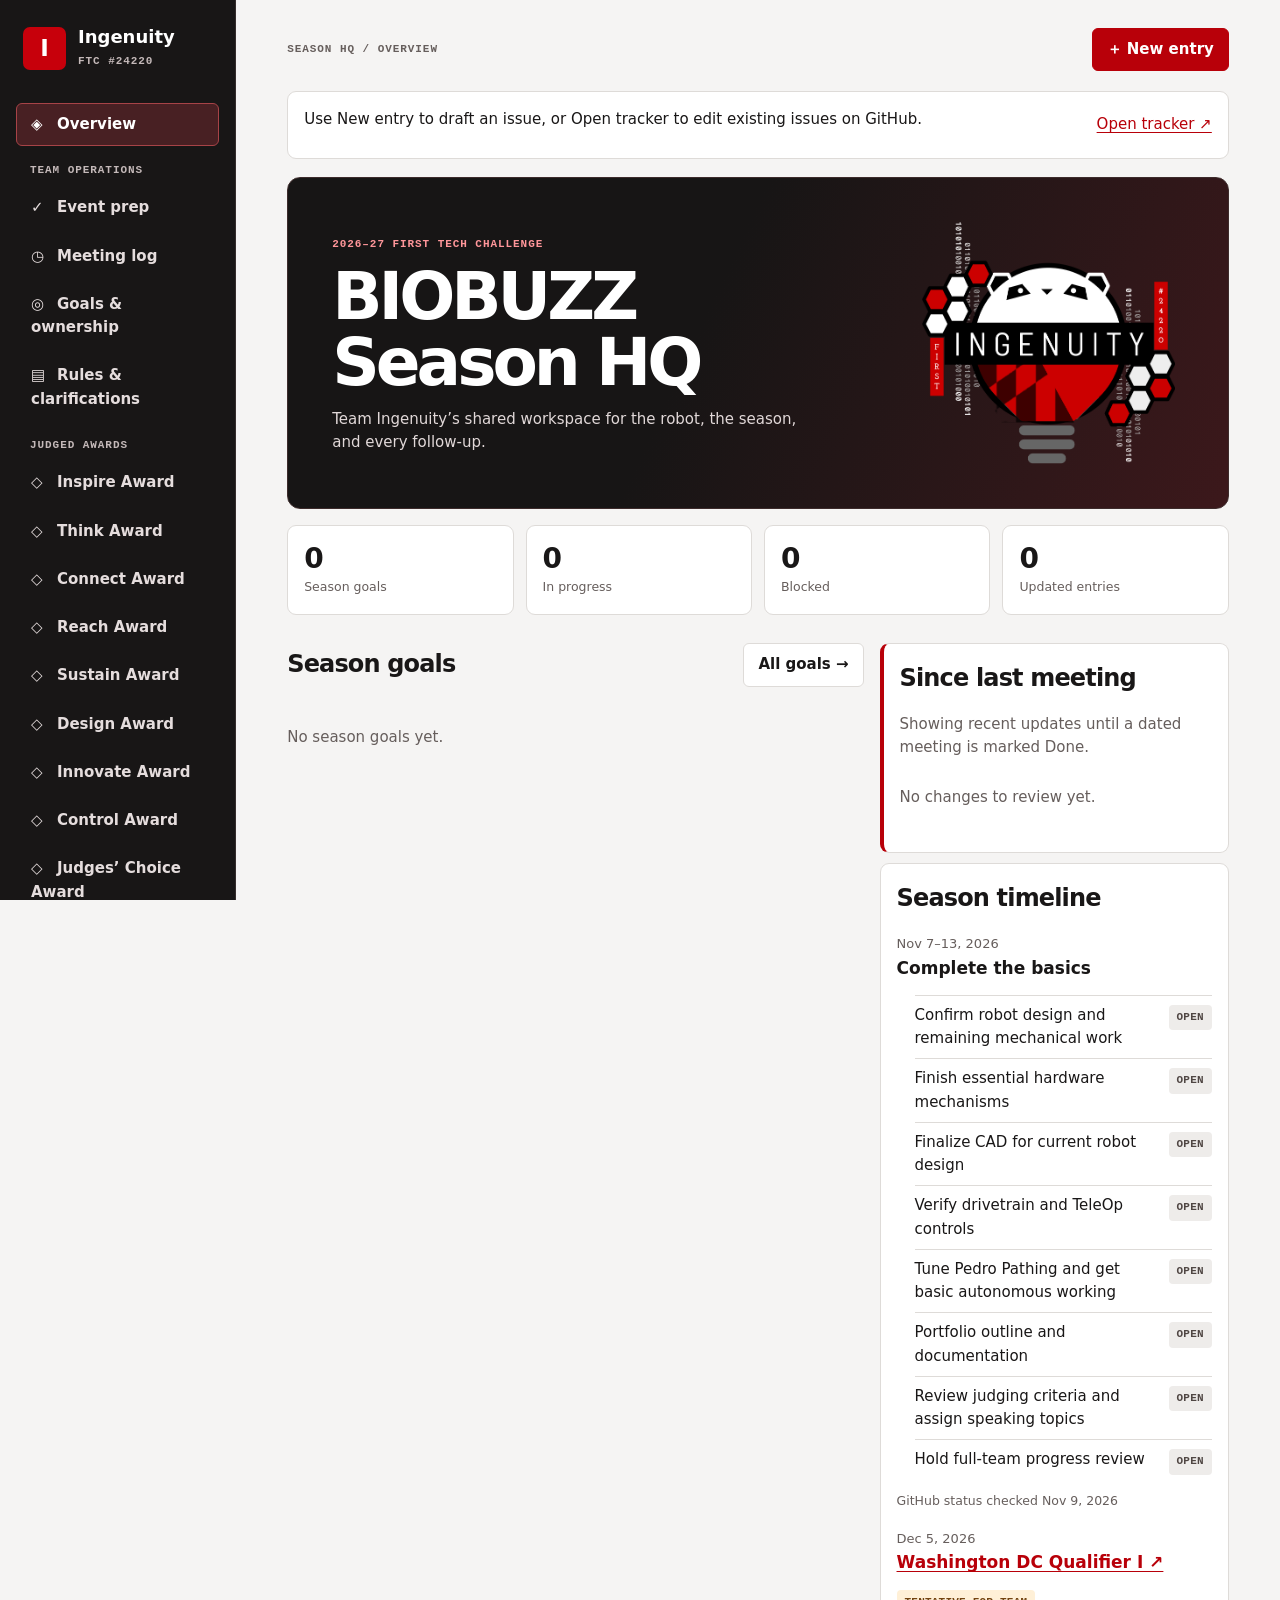
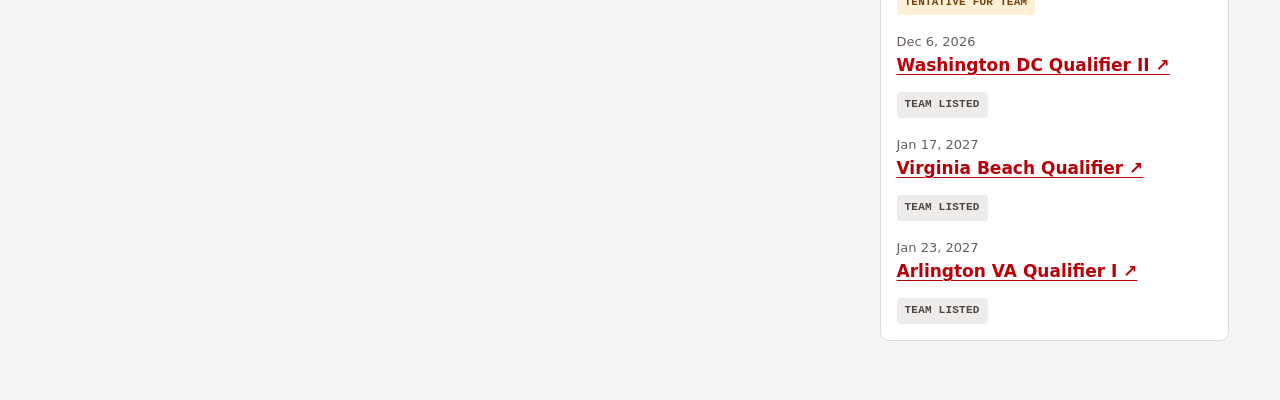
==== commit 5a57c220: "Extend public task snapshot into a season timeline" ====
--- a/season-hq/index.html
+++ b/season-hq/index.html
@@ -1,7 +1,7 @@
 <!doctype html>
 <html lang="en">
 <meta charset="utf-8"><meta name="viewport" content="width=device-width,initial-scale=1">
-<meta http-equiv="Content-Security-Policy" content="default-src 'none'; script-src 'self' 'sha256-rGc0Uqnbtt2EEXw5BnMADbj63wSdmP9Vp5UfSV3Akg8='; style-src 'unsafe-inline'; img-src data:; connect-src https://api.github.com; base-uri 'none'; form-action 'none'">
+<meta http-equiv="Content-Security-Policy" content="default-src 'none'; script-src 'self' 'sha256-jWvWaJSF/AFU8c05q5TRtmjOeSsaFJHqB4QLoPXyEvg='; style-src 'unsafe-inline'; img-src data:; connect-src https://api.github.com; base-uri 'none'; form-action 'none'">
 <title>Season HQ · Team Ingenuity</title>
 <style>
 :root {
@@ -128,6 +128,9 @@
 .weekly-list li { display: flex; align-items: baseline; justify-content: space-between; gap: 12px; padding: 8px 0; margin: 0; border-top: 1px solid var(--edge); }
 .weekly-list .badge { flex-shrink: 0; }
 .weekly-panel .muted { margin: 6px 0 0; }
+.timeline-group { margin-top: 17px; }
+.timeline-group h3 { margin: 0 0 2px; }
+.timeline-date { display: block; color: var(--muted); font-size: 13px; }
 </style>
 <div class="shell">
 <aside>
@@ -235,21 +238,39 @@
   return '<article class="card"><div class="row"><div><span class="badge '+(r.status==='Done'?'done':r.status==='Blocked'?'blocked':'')+'">'+esc(r.status)+'</span> '+(r.tentative?'<span class="badge tentative">Tentative</span>':'')+awardsFor(r).map(award=>' <span class="badge award-badge">'+esc(award)+'</span>').join('')+'</div><button data-edit="'+r.id+'" aria-label="Edit '+esc(r.title)+'">Edit</button></div><h3>'+esc(r.title)+'</h3><div class="muted">'+esc(r.owner||'Unassigned')+(r.due?' · '+(r.category==='Meetings'?'Met ':'Due ')+esc(date(r.due)):'')+'</div><p>'+esc(r.notes)+'</p>'+(r.next?'<p><strong>Next</strong> '+esc(r.next)+'</p>':'')+'<div class="row">'+source+check+(r.issueNumber?'<a href="https://github.com/jhwangt/ingenuity-season-data/issues/'+r.issueNumber+'">GitHub #'+r.issueNumber+' ↗</a>':'')+(r.updated?'<small class="muted">Updated '+esc(date(r.updated))+(r.by?' · '+esc(r.by):'')+'</small>':'')+'</div></article>';
 }
 function list(items){return items.length?items.map(card).join(''):'<p class="empty">No entries match this view.</p>';}
-// Public snapshot. Keep this list limited to approved titles and statuses.
-const weeklySummary = [
-  ['Confirm robot design and remaining mechanical work','Open'],
-  ['Finish essential hardware mechanisms','Open'],
-  ['Finalize CAD for current robot design','Open'],
-  ['Verify drivetrain and TeleOp controls','Open'],
-  ['Tune Pedro Pathing and get basic autonomous working','Open'],
-  ['Portfolio outline and documentation','Open'],
-  ['Review judging criteria and assign speaking topics','Open'],
-  ['Hold full-team progress review','Open']
+// Public schedule and approved title-and-status snapshots.
+const seasonTimeline = [
+  {date:'Nov 7–13, 2026', title:'Complete the basics', checked:'Nov 9, 2026', tasks:[
+    ['Confirm robot design and remaining mechanical work','Open'],
+    ['Finish essential hardware mechanisms','Open'],
+    ['Finalize CAD for current robot design','Open'],
+    ['Verify drivetrain and TeleOp controls','Open'],
+    ['Tune Pedro Pathing and get basic autonomous working','Open'],
+    ['Portfolio outline and documentation','Open'],
+    ['Review judging criteria and assign speaking topics','Open'],
+    ['Hold full-team progress review','Open']
+  ]},
+  {date:'Dec 5, 2026', title:'Washington DC Qualifier I', status:'Tentative for team',
+    url:'https://ftc-events.firstinspires.org/2026/USCHSWDQ'},
+  {date:'Dec 6, 2026', title:'Washington DC Qualifier II', status:'Team listed',
+    url:'https://ftc-events.firstinspires.org/2026/USCHSWAQ2'},
+  {date:'Jan 17, 2027', title:'Virginia Beach Qualifier', status:'Team listed',
+    url:'https://ftc-events.firstinspires.org/2026/USCHSVBQ'},
+  {date:'Jan 23, 2027', title:'Arlington VA Qualifier I', status:'Team listed',
+    url:'https://ftc-events.firstinspires.org/2026/USCHSARQ1'}
 ];
-function weeklyPanel() {
-  return '<section class="panel weekly-panel"><h2>This week</h2><p class="muted">Complete the basics · Nov 7–13, 2026</p>'+
-    '<ul class="weekly-list">'+weeklySummary.map(([title,status])=>'<li><span>'+esc(title)+'</span><span class="badge">'+esc(status)+'</span></li>').join('')+'</ul>'+
-    '<p class="muted"><small>GitHub status checked Nov 9, 2026</small></p></section>';
+function timelinePanel() {
+  const groups = seasonTimeline.map(item => {
+    const title = esc(item.title);
+    const heading = item.url ? '<a href="'+esc(item.url)+'">'+title+' ↗</a>' : title;
+    const tasks = item.tasks ? '<ul class="weekly-list">'+item.tasks.map(([name,status])=>
+      '<li><span>'+esc(name)+'</span><span class="badge">'+esc(status)+'</span></li>').join('')+'</ul>'+
+      '<p class="muted"><small>GitHub status checked '+esc(item.checked)+'</small></p>' : '';
+    const badge = item.status ? '<span class="badge'+(item.status.startsWith('Tentative')?' tentative':'')+'">'+esc(item.status)+'</span>' : '';
+    return '<div class="timeline-group"><div class="row"><div><span class="timeline-date">'+esc(item.date)+
+      '</span><h3>'+heading+'</h3></div>'+badge+'</div>'+tasks+'</div>';
+  });
+  return '<section class="panel weekly-panel"><h2>Season timeline</h2>'+groups.join('')+'</section>';
 }
 function overview(){
   const goals = records.filter(r=>r.category==='Goals');
@@ -258,7 +279,7 @@
   const last = meetings[0];
   const after = recent.filter(r=>r.category!=='Meetings' && (!last || r.updated.slice(0,10)>=last.due));
   const tile = (number,label)=>'<div class="tile"><strong>'+number+'</strong><small>'+label+'</small></div>';
-  return '<section class="hero hero-home"><div class="hero-copy"><span class="label">2026–27 FIRST Tech Challenge</span><h1>BIOBUZZ<br>Season HQ</h1><p>Team Ingenuity’s shared workspace for the robot, the season, and every follow-up.</p></div><img class="hero-logo" src="[data-uri]" width="577" height="552" alt="Team Ingenuity logo"></section><div class="stats">'+tile(goals.length,'Season goals')+tile(records.filter(r=>r.status==='In progress').length,'In progress')+tile(records.filter(r=>r.status==='Blocked').length,'Blocked')+tile(after.length,last?'Updated since meeting':'Updated entries')+'</div><div class="cols"><section><div class="heading"><h2>Season goals</h2><button data-section="Goals">All goals →</button></div><div class="list">'+(goals.length?list(goals.slice(0,4)):'<p class="empty">No season goals yet.</p>')+'</div></section><section class="list" style="align-content:start"><div class="panel fresh"><h2>Since last meeting</h2><p class="muted">'+(last?'Showing updates from '+esc(date(last.due))+' onward.':'Showing recent updates until a dated meeting is marked Done.')+'</p>'+(after.length?'<ul>'+after.slice(0,8).map(r=>'<li><button data-edit="'+r.id+'">'+esc(r.title)+'</button><br><small class="muted">'+esc(r.status)+' · '+esc(date(r.updated))+'</small></li>').join('')+'</ul>':'<p class="empty">No changes to review yet.</p>')+'</div>'+weeklyPanel()+'</section></div>';
+  return '<section class="hero hero-home"><div class="hero-copy"><span class="label">2026–27 FIRST Tech Challenge</span><h1>BIOBUZZ<br>Season HQ</h1><p>Team Ingenuity’s shared workspace for the robot, the season, and every follow-up.</p></div><img class="hero-logo" src="[data-uri]" width="577" height="552" alt="Team Ingenuity logo"></section><div class="stats">'+tile(goals.length,'Season goals')+tile(records.filter(r=>r.status==='In progress').length,'In progress')+tile(records.filter(r=>r.status==='Blocked').length,'Blocked')+tile(after.length,last?'Updated since meeting':'Updated entries')+'</div><div class="cols"><section><div class="heading"><h2>Season goals</h2><button data-section="Goals">All goals →</button></div><div class="list">'+(goals.length?list(goals.slice(0,4)):'<p class="empty">No season goals yet.</p>')+'</div></section><section class="list" style="align-content:start"><div class="panel fresh"><h2>Since last meeting</h2><p class="muted">'+(last?'Showing updates from '+esc(date(last.due))+' onward.':'Showing recent updates until a dated meeting is marked Done.')+'</p>'+(after.length?'<ul>'+after.slice(0,8).map(r=>'<li><button data-edit="'+r.id+'">'+esc(r.title)+'</button><br><small class="muted">'+esc(r.status)+' · '+esc(date(r.updated))+'</small></li>').join('')+'</ul>':'<p class="empty">No changes to review yet.</p>')+'</div>'+timelinePanel()+'</section></div>';
 }
 function filtered(){
   const terms=query.toLowerCase().trim().split(/\s+/);
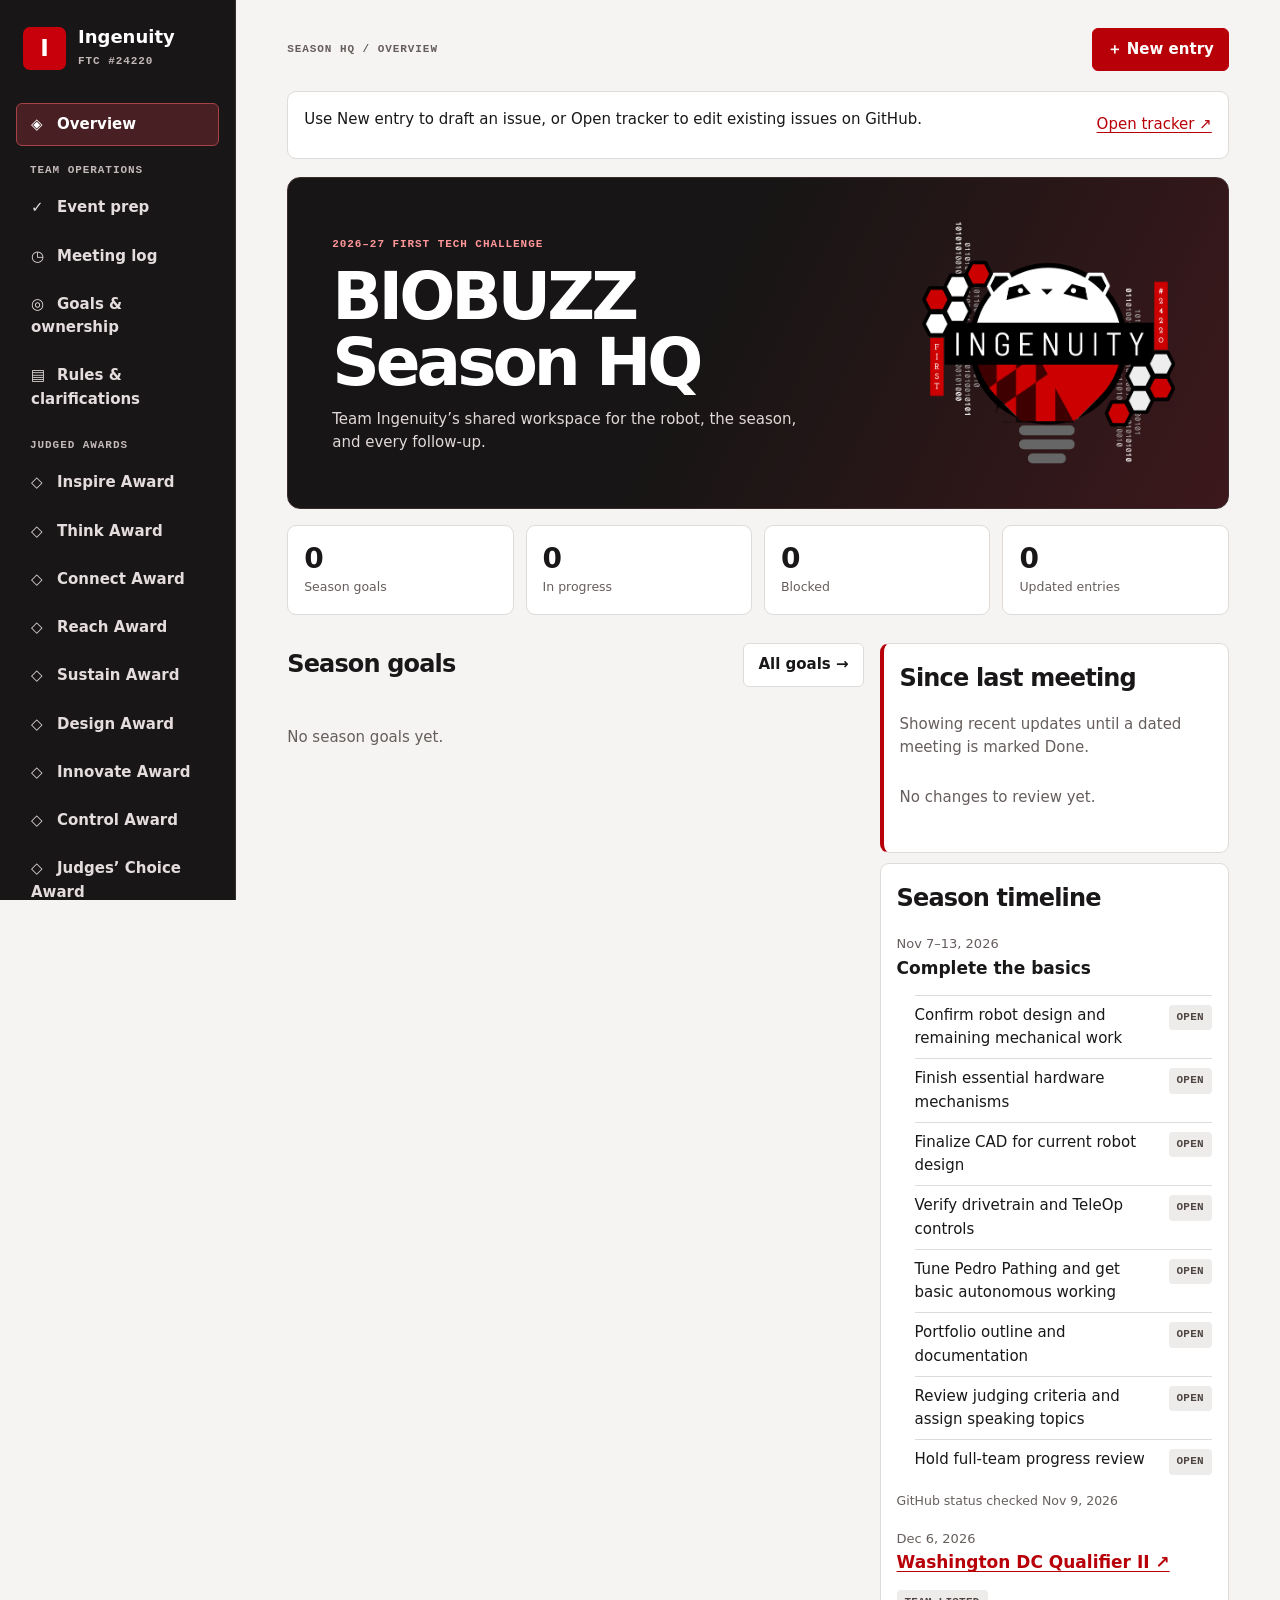
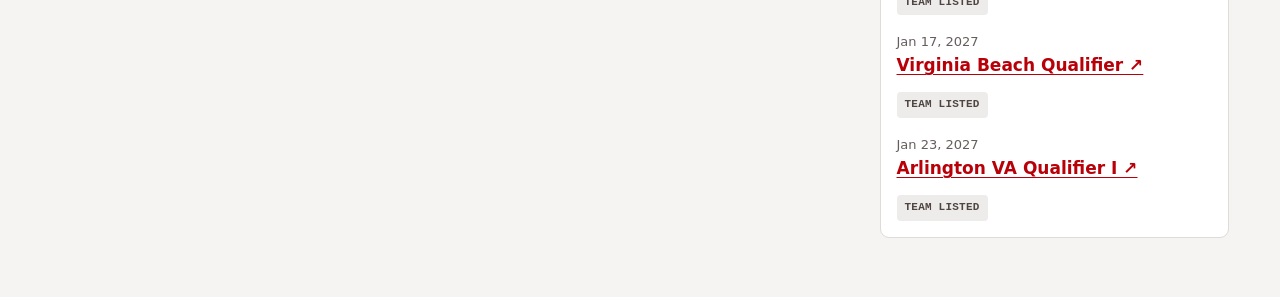
==== commit 89b00204: "Remove December 5 qualifier from team timeline" ====
--- a/season-hq/index.html
+++ b/season-hq/index.html
@@ -1,7 +1,7 @@
 <!doctype html>
 <html lang="en">
 <meta charset="utf-8"><meta name="viewport" content="width=device-width,initial-scale=1">
-<meta http-equiv="Content-Security-Policy" content="default-src 'none'; script-src 'self' 'sha256-jWvWaJSF/AFU8c05q5TRtmjOeSsaFJHqB4QLoPXyEvg='; style-src 'unsafe-inline'; img-src data:; connect-src https://api.github.com; base-uri 'none'; form-action 'none'">
+<meta http-equiv="Content-Security-Policy" content="default-src 'none'; script-src 'self' 'sha256-ebNp4ZS9monHm/MzLjYR2p+FKGYcOIkFnuBl6jkBBNw='; style-src 'unsafe-inline'; img-src data:; connect-src https://api.github.com; base-uri 'none'; form-action 'none'">
 <title>Season HQ · Team Ingenuity</title>
 <style>
 :root {
@@ -250,8 +250,6 @@
     ['Review judging criteria and assign speaking topics','Open'],
     ['Hold full-team progress review','Open']
   ]},
-  {date:'Dec 5, 2026', title:'Washington DC Qualifier I', status:'Tentative for team',
-    url:'https://ftc-events.firstinspires.org/2026/USCHSWDQ'},
   {date:'Dec 6, 2026', title:'Washington DC Qualifier II', status:'Team listed',
     url:'https://ftc-events.firstinspires.org/2026/USCHSWAQ2'},
   {date:'Jan 17, 2027', title:'Virginia Beach Qualifier', status:'Team listed',
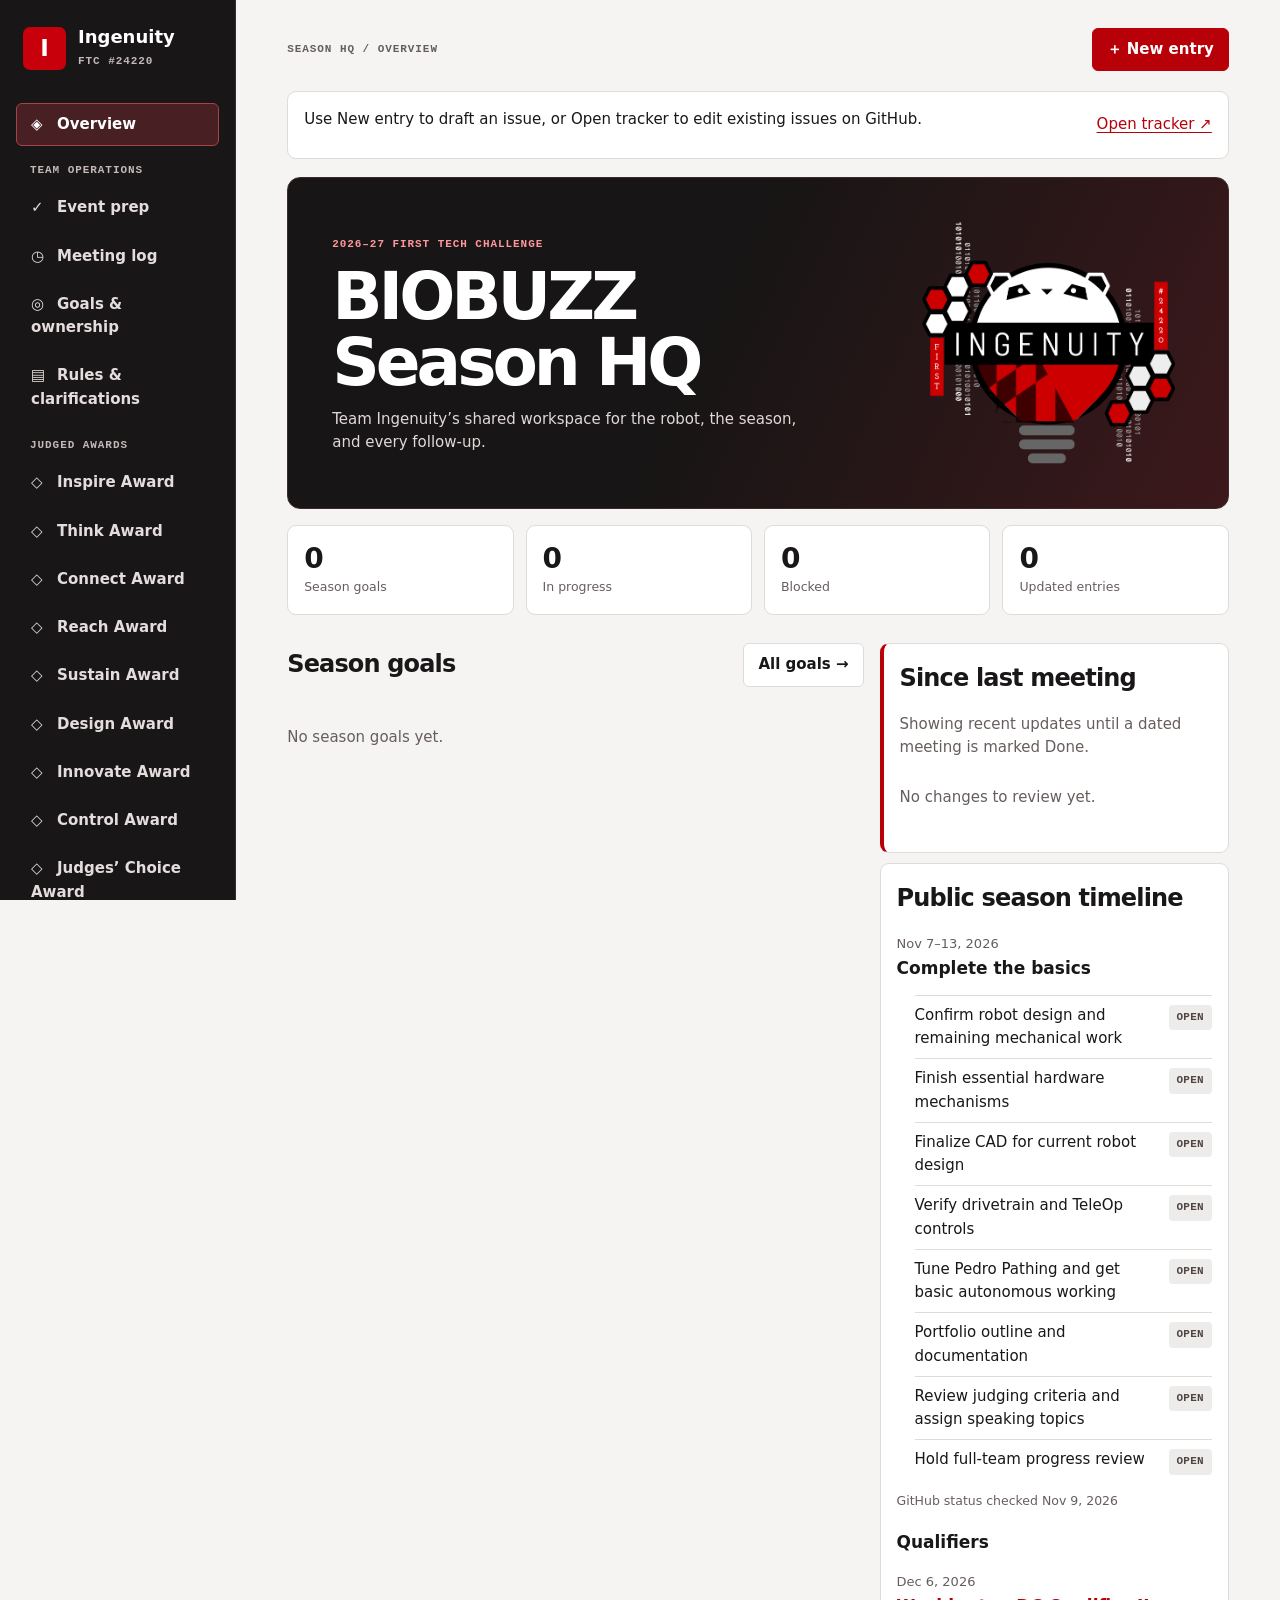
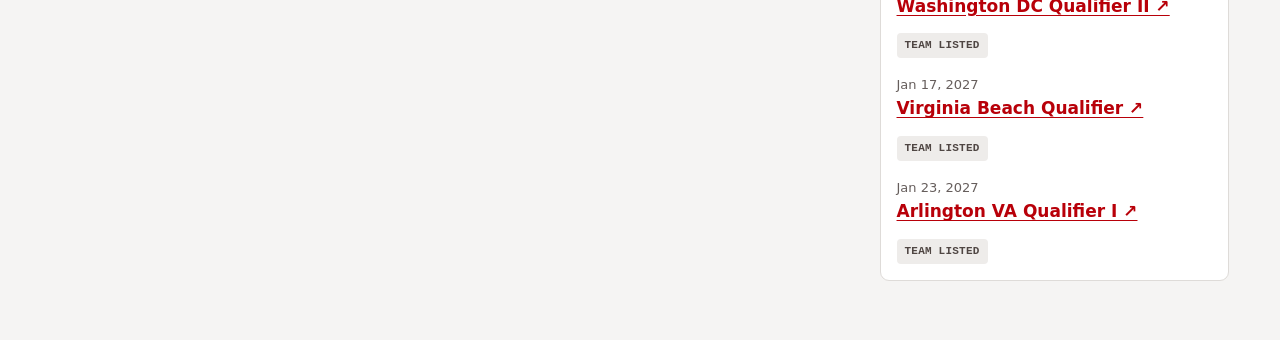
==== commit 463da451: "Group qualifiers under the public season timeline" ====
--- a/season-hq/index.html
+++ b/season-hq/index.html
@@ -1,7 +1,7 @@
 <!doctype html>
 <html lang="en">
 <meta charset="utf-8"><meta name="viewport" content="width=device-width,initial-scale=1">
-<meta http-equiv="Content-Security-Policy" content="default-src 'none'; script-src 'self' 'sha256-ebNp4ZS9monHm/MzLjYR2p+FKGYcOIkFnuBl6jkBBNw='; style-src 'unsafe-inline'; img-src data:; connect-src https://api.github.com; base-uri 'none'; form-action 'none'">
+<meta http-equiv="Content-Security-Policy" content="default-src 'none'; script-src 'self' 'sha256-UUnKvi8X9ZYnFI5GB/QcIi310I46Z6vnovXEh11lPWM='; style-src 'unsafe-inline'; img-src data:; connect-src https://api.github.com https://raw.githubusercontent.com; base-uri 'none'; form-action 'none'">
 <title>Season HQ · Team Ingenuity</title>
 <style>
 :root {
@@ -249,7 +249,9 @@
     ['Portfolio outline and documentation','Open'],
     ['Review judging criteria and assign speaking topics','Open'],
     ['Hold full-team progress review','Open']
-  ]},
+  ]}
+];
+const qualifiers = [
   {date:'Dec 6, 2026', title:'Washington DC Qualifier II', status:'Team listed',
     url:'https://ftc-events.firstinspires.org/2026/USCHSWAQ2'},
   {date:'Jan 17, 2027', title:'Virginia Beach Qualifier', status:'Team listed',
@@ -257,8 +259,23 @@
   {date:'Jan 23, 2027', title:'Arlington VA Qualifier I', status:'Team listed',
     url:'https://ftc-events.firstinspires.org/2026/USCHSARQ1'}
 ];
+async function loadPublicSummary() {
+  const url='https://raw.githubusercontent.com/jhwangt/jhwangt.github.io/season-hq-public/summary.json';
+  try {
+    const response=await fetch(url,{cache:'no-cache',credentials:'omit'});
+    if (!response.ok) return;
+    const summary=await response.json();
+    if (!/^\d{4}-\d{2}-\d{2}$/.test(summary.checked) ||
+        !Array.isArray(summary.issues) || !summary.issues.length ||
+        !summary.issues.every(issue=>typeof issue.title==='string' && ['Open','Closed'].includes(issue.status))) return;
+    const week=seasonTimeline[0];
+    week.checked=date(summary.checked);
+    week.tasks=summary.issues.map(issue=>[issue.title,issue.status]);
+    if (section==='Overview') render();
+  } catch { /* Keep the dated snapshot available if the public feed is unavailable. */ }
+}
 function timelinePanel() {
-  const groups = seasonTimeline.map(item => {
+  const renderGroup = item => {
     const title = esc(item.title);
     const heading = item.url ? '<a href="'+esc(item.url)+'">'+title+' ↗</a>' : title;
     const tasks = item.tasks ? '<ul class="weekly-list">'+item.tasks.map(([name,status])=>
@@ -267,8 +284,10 @@
     const badge = item.status ? '<span class="badge'+(item.status.startsWith('Tentative')?' tentative':'')+'">'+esc(item.status)+'</span>' : '';
     return '<div class="timeline-group"><div class="row"><div><span class="timeline-date">'+esc(item.date)+
       '</span><h3>'+heading+'</h3></div>'+badge+'</div>'+tasks+'</div>';
-  });
-  return '<section class="panel weekly-panel"><h2>Season timeline</h2>'+groups.join('')+'</section>';
+  };
+  return '<section class="panel weekly-panel"><h2>Public season timeline</h2>'+
+    seasonTimeline.map(renderGroup).join('')+
+    '<section class="timeline-group"><h3>Qualifiers</h3>'+qualifiers.map(renderGroup).join('')+'</section></section>';
 }
 function overview(){
   const goals = records.filter(r=>r.category==='Goals');
@@ -392,5 +411,6 @@
 window.addEventListener('hashchange',()=>navigate(sectionFromHash()));
 navigate(sectionFromHash());
 initializeGitHubSession();
+loadPublicSummary();
 </script>
 </html>
